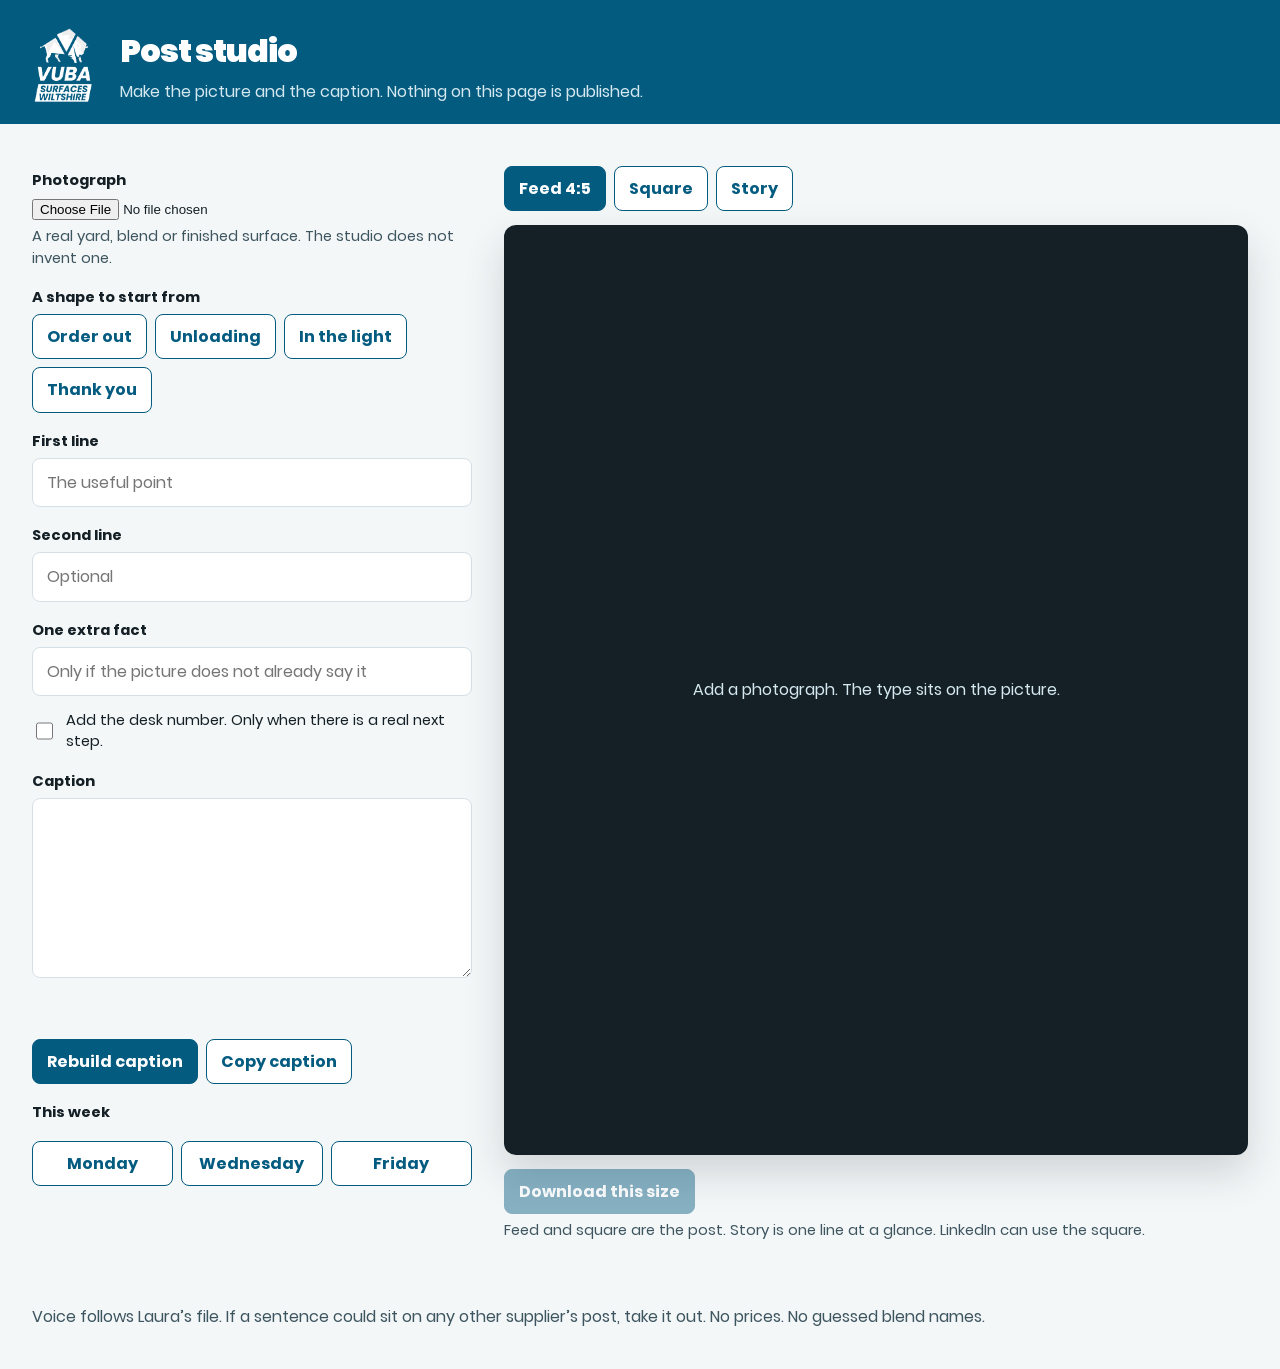
==== index.html @ 6e10bad8 "Publish the Vuba Wiltshire post studio." ====
<!DOCTYPE html>
<html lang="en-GB">
<head>
<meta charset="utf-8">
<meta name="viewport" content="width=device-width, initial-scale=1">
<title>Vuba Wiltshire — Post studio</title>
<style>
  @font-face { font-family: Poppins; src: url("fonts/Poppins-Regular.ttf") format("truetype"); font-weight: 400; font-display: swap; }
  @font-face { font-family: Poppins; src: url("fonts/Poppins-Bold.ttf") format("truetype"); font-weight: 700; font-display: swap; }
  @font-face { font-family: Poppins; src: url("fonts/Poppins-Black.ttf") format("truetype"); font-weight: 900; font-display: swap; }
  :root {
    --blue: #035b80;
    --red: #821732;
    --ink: #142026;
    --muted: #3d555f;
    --line: #d5e0e6;
    --paper: #f4f7f8;
    --white: #fff;
    --warn: #821732;
  }
  * { box-sizing: border-box; }
  html { scroll-behavior: smooth; }
  body {
    margin: 0;
    background: var(--paper);
    color: var(--ink);
    font-family: Poppins, sans-serif;
    font-size: 16px;
    line-height: 1.45;
  }
  ::selection { background: #c5dbe4; color: var(--ink); }
  :focus-visible { outline: 3px solid var(--blue); outline-offset: 2px; }
  header {
    display: flex;
    align-items: center;
    justify-content: flex-start;
    gap: 24px;
    padding: 28px 32px 20px;
    background: var(--blue);
    color: white;
  }
  header h1 { margin: 0; font-weight: 900; font-size: 2rem; letter-spacing: -0.03em; }
  header p { margin: 6px 0 0; color: #d5e8ef; max-width: 42rem; }
  .mark { width: 64px; height: auto; display: block; flex: 0 0 auto; }
  main {
    display: grid;
    grid-template-columns: minmax(320px, 440px) minmax(280px, 1fr);
    gap: 32px;
    padding: 28px 32px 64px;
    align-items: start;
  }
  label { display: block; font-weight: 700; font-size: 0.92rem; margin: 18px 0 6px; }
  input[type="text"], textarea {
    width: 100%;
    font: inherit;
    color: var(--ink);
    background: var(--white);
    border: 1px solid var(--line);
    border-radius: 8px;
    padding: 12px 14px;
  }
  textarea { min-height: 180px; resize: vertical; }
  .row { display: flex; flex-wrap: wrap; gap: 8px; }
  button, .file {
    font: inherit;
    font-weight: 700;
    border-radius: 8px;
    border: 1px solid var(--blue);
    background: var(--white);
    color: var(--blue);
    padding: 10px 14px;
    cursor: pointer;
  }
  button.primary { background: var(--blue); color: white; }
  button.quiet { border-color: var(--line); color: var(--muted); font-weight: 400; }
  button:disabled { opacity: 0.45; cursor: not-allowed; }
  .check { display: flex; align-items: center; gap: 10px; font-weight: 400; margin-top: 14px; }
  .check input { width: 18px; height: 18px; }
  .warn { color: var(--warn); font-weight: 700; min-height: 1.4em; }
  .hint { color: var(--muted); font-size: 0.92rem; margin: 6px 0 0; }
  .stage {
    background: var(--ink);
    border-radius: 12px;
    overflow: hidden;
    box-shadow: 0 18px 40px rgba(20, 32, 38, 0.16);
  }
  .stage img { display: block; width: 100%; height: auto; }
  .stage .empty {
    aspect-ratio: 4 / 5;
    display: grid;
    place-items: center;
    color: #d5e8ef;
    padding: 24px;
    text-align: center;
  }
  .formats { margin: 14px 0; }
  .formats button[aria-pressed="true"] { background: var(--blue); color: white; }
  .slots { display: flex; gap: 8px; margin-top: 18px; }
  .slots button { flex: 1; }
  .slots button[data-on="1"] { background: var(--blue); color: white; }
  footer.note { padding: 0 32px 40px; color: var(--muted); }
  @media (max-width: 860px) {
    header, main, footer.note { padding-left: 16px; padding-right: 16px; }
    main { grid-template-columns: 1fr; }
    header h1 { font-size: 1.6rem; }
  }
</style>
</head>
<body>
<header>
  <img class="mark" alt="Vuba Wiltshire" src="[data-uri]">
  <div>
    <h1>Post studio</h1>
    <p>Make the picture and the caption. Nothing on this page is published.</p>
  </div>
</header>
<main>
  <form id="form">
    <label for="photo">Photograph</label>
    <input id="photo" type="file" accept="image/*">
    <p class="hint">A real yard, blend or finished surface. The studio does not invent one.</p>

    <label>A shape to start from</label>
    <div class="row" id="shapes"></div>

    <label for="line1">First line</label>
    <input id="line1" type="text" autocomplete="off" placeholder="The useful point">
    <label for="line2">Second line</label>
    <input id="line2" type="text" autocomplete="off" placeholder="Optional">
    <label for="sub">One extra fact</label>
    <input id="sub" type="text" autocomplete="off" placeholder="Only if the picture does not already say it">

    <label class="check"><input id="cta" type="checkbox"> Add the desk number. Only when there is a real next step.</label>

    <label for="caption">Caption</label>
    <textarea id="caption"></textarea>
    <p class="warn" id="warn"></p>
    <div class="row">
      <button type="button" id="rebuild" class="primary">Rebuild caption</button>
      <button type="button" id="copy">Copy caption</button>
    </div>

    <label>This week</label>
    <div class="slots" id="slots"></div>
    <p class="hint" id="slotNote"></p>
  </form>

  <section>
    <div class="formats row" id="formats">
      <button type="button" data-format="feed" aria-pressed="true">Feed 4:5</button>
      <button type="button" data-format="square" aria-pressed="false">Square</button>
      <button type="button" data-format="story" aria-pressed="false">Story</button>
    </div>
    <div class="stage" id="stage">
      <div class="empty" id="empty">Add a photograph. The type sits on the picture.</div>
    </div>
    <div class="row" style="margin-top:14px">
      <button type="button" id="download" class="primary" disabled>Download this size</button>
    </div>
    <p class="hint">Feed and square are the post. Story is one line at a glance. LinkedIn can use the square.</p>
  </section>
</main>
<footer class="note">Voice follows Laura’s file. If a sentence could sit on any other supplier’s post, take it out. No prices. No guessed blend names.</footer>
<script>
const LOGO = "[data-uri]";
const PHONE = "01985 221123";
const KEY = "vuba-wiltshire-studio-v1";
const BANNED = [
  /we.?re thrilled/i, /pride ourselves/i, /one-stop shop/i, /expert advice/i,
  /for all your resin/i, /get in touch today/i, /elevate your/i, /transform your outdoor/i,
  /game-changing/i, /stunning/i
];
const SHAPES = [
  { name: "Order out", line1: "Another order heading out from Sutton Veny.", line2: "Loaded, checked and on its way.", sub: "" },
  { name: "Unloading", line1: "Agree the unloading point before the materials arrive.", line2: "", sub: "It is a small conversation that can save a lot of moving on site." },
  { name: "In the light", line1: "Choosing the finish is easier in real light.", line2: "", sub: "Not only on a screen." },
  { name: "Thank you", line1: "What a first week.", line2: "", sub: "Thank you to everyone who has ordered, visited or sent us a message." }
];
const SLOTS = [
  { id: "mon", name: "Monday" },
  { id: "wed", name: "Wednesday" },
  { id: "fri", name: "Friday" }
];
const SIZES = { feed: [1080, 1350], square: [1080, 1080], story: [1080, 1920] };

const $ = (id) => document.getElementById(id);
let photoUrl = "";
let format = "feed";
let logoImg = null;
let bakeToken = 0;

function state() {
  try { return JSON.parse(localStorage.getItem(KEY)) || { slots: {} }; }
  catch { return { slots: {} }; }
}
function saveState(s) { localStorage.setItem(KEY, JSON.stringify(s)); }

function buildCaption() {
  const parts = [];
  const a = $("line1").value.trim();
  const b = $("line2").value.trim();
  const sub = $("sub").value.trim();
  if (a) parts.push(a);
  if (b && b.toLowerCase() !== a.toLowerCase()) parts.push(b);
  let text = parts.join(" ");
  if (sub && !text.toLowerCase().includes(sub.toLowerCase())) {
    text = text ? text + "\n\n" + sub : sub;
  }
  if ($("cta").checked) {
    text = (text ? text + "\n\n" : "") + "Call the desk. " + PHONE + ".";
  }
  return text.trim();
}

function checkVoice(text) {
  const hit = BANNED.find((re) => re.test(text));
  $("warn").textContent = hit ? "That phrase is on Laura’s leave-out list. Rewrite it." : "";
}

function current() {
  return {
    line1: $("line1").value.trim(),
    line2: $("line2").value.trim(),
    sub: $("sub").value.trim(),
    cta: $("cta").checked,
    caption: $("caption").value,
    photo: photoUrl,
    format
  };
}

function fill(post) {
  $("line1").value = post.line1 || "";
  $("line2").value = post.line2 || "";
  $("sub").value = post.sub || "";
  $("cta").checked = !!post.cta;
  $("caption").value = post.caption || buildCaption();
  photoUrl = post.photo || "";
  checkVoice($("caption").value);
  renderSlots();
  scheduleBake();
}

function loadLogo() {
  return new Promise((resolve, reject) => {
    const img = new Image();
    img.onload = () => resolve(img);
    img.onerror = reject;
    img.src = LOGO;
  });
}

function loadPhoto(src) {
  return new Promise((resolve, reject) => {
    const img = new Image();
    img.onload = () => resolve(img);
    img.onerror = reject;
    img.src = src;
  });
}

function cover(ctx, img, x, y, w, h) {
  const scale = Math.max(w / img.width, h / img.height);
  const bw = img.width * scale, bh = img.height * scale;
  ctx.drawImage(img, x + (w - bw) / 2, y + (h - bh) / 2, bw, bh);
}

function fit(ctx, lines, maxW, start) {
  let size = start;
  while (size > 36) {
    ctx.font = `900 ${size}px Poppins, sans-serif`;
    if (lines.every((l) => ctx.measureText(l).width <= maxW)) return size;
    size -= 2;
  }
  return 36;
}

function wrap(ctx, text, maxW) {
  const words = String(text || "").split(/\s+/).filter(Boolean);
  const lines = [];
  let line = "";
  for (const word of words) {
    const trial = line ? line + " " + word : word;
    if (ctx.measureText(trial).width > maxW && line) {
      lines.push(line);
      line = word;
    } else line = trial;
  }
  if (line) lines.push(line);
  return lines.slice(0, 3);
}

async function bake() {
  const token = ++bakeToken;
  try { await bakeInner(token); }
  catch (err) {
    $("empty").hidden = false;
    $("empty").textContent = "The picture could not be made. " + err.message;
  }
}

async function bakeInner(token) {
  const [W, H] = SIZES[format];
  if (!photoUrl || !logoImg) {
    const prev = $("preview");
    if (prev) prev.remove();
    $("empty").hidden = false;
    $("download").disabled = true;
    return;
  }
  await Promise.race([
    document.fonts.load("900 64px Poppins"),
    new Promise((resolve) => setTimeout(resolve, 800))
  ]);
  const photo = await loadPhoto(photoUrl);
  if (token !== bakeToken) return;
  const canvas = document.createElement("canvas");
  canvas.width = W;
  canvas.height = H;
  const ctx = canvas.getContext("2d");
  cover(ctx, photo, 0, 0, W, H);
  const g = ctx.createLinearGradient(0, 0, 0, H);
  g.addColorStop(0, "rgba(3, 28, 40, 0.35)");
  g.addColorStop(0.42, "rgba(3, 28, 40, 0)");
  g.addColorStop(0.72, "rgba(3, 28, 40, 0.55)");
  g.addColorStop(1, "rgba(3, 28, 40, 0.88)");
  ctx.fillStyle = g;
  ctx.fillRect(0, 0, W, H);

  const lw = format === "story" ? 200 : 230;
  const lh = lw * (logoImg.height / logoImg.width);
  ctx.drawImage(logoImg, 48, 44, lw, lh);

  const lines = [$("line1").value.trim(), $("line2").value.trim()].filter(Boolean);
  const story = format === "story";
  const showSub = !story && $("sub").value.trim();
  const left = 56;
  const maxW = W - 112;
  const size = fit(ctx, lines.length ? lines : [" "], maxW, story ? 64 : 58);
  ctx.font = `400 ${story ? 0 : 26}px Poppins, sans-serif`;
  const subLines = showSub ? wrap(ctx, $("sub").value.trim(), maxW) : [];
  const ctaOn = $("cta").checked && !story;
  const block = 8 + 22 + size * 1.05 * Math.max(lines.length, 1) + (subLines.length ? 18 + subLines.length * 34 : 0) + (ctaOn ? 48 : 0);
  let y = H - (story ? 120 : 72) - block;

  ctx.fillStyle = "#821732";
  ctx.fillRect(left, y, 64, 6);
  y += 28;
  ctx.fillStyle = "#fff";
  ctx.textBaseline = "top";
  ctx.font = `900 ${size}px Poppins, sans-serif`;
  for (const line of lines) {
    ctx.fillText(line, left, y);
    y += size * 1.05;
  }
  if (subLines.length) {
    y += 12;
    ctx.font = "400 26px Poppins, sans-serif";
    for (const line of subLines) {
      ctx.fillText(line, left, y);
      y += 34;
    }
  }
  if (ctaOn) {
    y += 18;
    ctx.font = "700 24px Poppins, sans-serif";
    ctx.fillText(PHONE, left, y);
  }

  const url = canvas.toDataURL("image/jpeg", 0.92);
  if (token !== bakeToken) return;
  $("empty").hidden = true;
  let img = $("preview");
  if (!img) {
    img = document.createElement("img");
    img.id = "preview";
    $("stage").appendChild(img);
  }
  img.src = url;
  img.alt = lines.join(" ") || "Vuba Wiltshire post";
  $("download").disabled = false;
}

let timer;
function scheduleBake() { clearTimeout(timer); timer = setTimeout(bake, 120); }

function renderShapes() {
  $("shapes").innerHTML = SHAPES.map((s, i) => `<button type="button" data-shape="${i}">${s.name}</button>`).join("");
  $("shapes").onclick = (e) => {
    const btn = e.target.closest("button");
    if (!btn) return;
    const s = SHAPES[Number(btn.dataset.shape)];
    $("line1").value = s.line1;
    $("line2").value = s.line2;
    $("sub").value = s.sub;
    $("caption").value = buildCaption();
    checkVoice($("caption").value);
    scheduleBake();
  };
}

function renderSlots() {
  const s = state();
  $("slots").innerHTML = SLOTS.map((slot) => {
    const on = s.slots[slot.id] ? "1" : "0";
    return `<button type="button" data-slot="${slot.id}" data-on="${on}">${slot.name}</button>`;
  }).join("");
}

function renderFormats() {
  document.querySelectorAll("#formats button").forEach((btn) => {
    btn.setAttribute("aria-pressed", btn.dataset.format === format ? "true" : "false");
  });
}

$("form").addEventListener("input", (e) => {
  if (e.target.id === "photo") return;
  if (e.target.id !== "caption") $("caption").value = buildCaption();
  checkVoice($("caption").value);
  scheduleBake();
});

$("photo").addEventListener("change", () => {
  const file = $("photo").files[0];
  if (!file) return;
  const reader = new FileReader();
  reader.onload = () => { photoUrl = reader.result; scheduleBake(); };
  reader.readAsDataURL(file);
});

$("rebuild").onclick = () => {
  $("caption").value = buildCaption();
  checkVoice($("caption").value);
};

$("copy").onclick = async () => {
  await navigator.clipboard.writeText($("caption").value);
  $("copy").textContent = "Copied";
  setTimeout(() => { $("copy").textContent = "Copy caption"; }, 1200);
};

$("download").onclick = () => {
  const a = document.createElement("a");
  a.href = $("preview").src;
  a.download = `vuba-wiltshire-${format}.jpg`;
  a.click();
};

$("formats").onclick = (e) => {
  const btn = e.target.closest("button");
  if (!btn) return;
  format = btn.dataset.format;
  renderFormats();
  scheduleBake();
};

$("slots").onclick = (e) => {
  const btn = e.target.closest("button");
  if (!btn) return;
  const id = btn.dataset.slot;
  const s = state();
  const existing = s.slots[id];
  if (existing && !photoUrl) {
    fill(existing);
    $("slotNote").textContent = SLOTS.find((x) => x.id === id).name + " loaded.";
    return;
  }
  s.slots[id] = current();
  saveState(s);
  renderSlots();
  $("slotNote").textContent = "Saved to " + SLOTS.find((x) => x.id === id).name + ". Still not published.";
};

renderShapes();
renderSlots();
renderFormats();
loadLogo().then((img) => {
  logoImg = img;
  scheduleBake();
}).catch(() => {
  $("empty").textContent = "The white lockup did not load.";
});
</script>
</body>
</html>
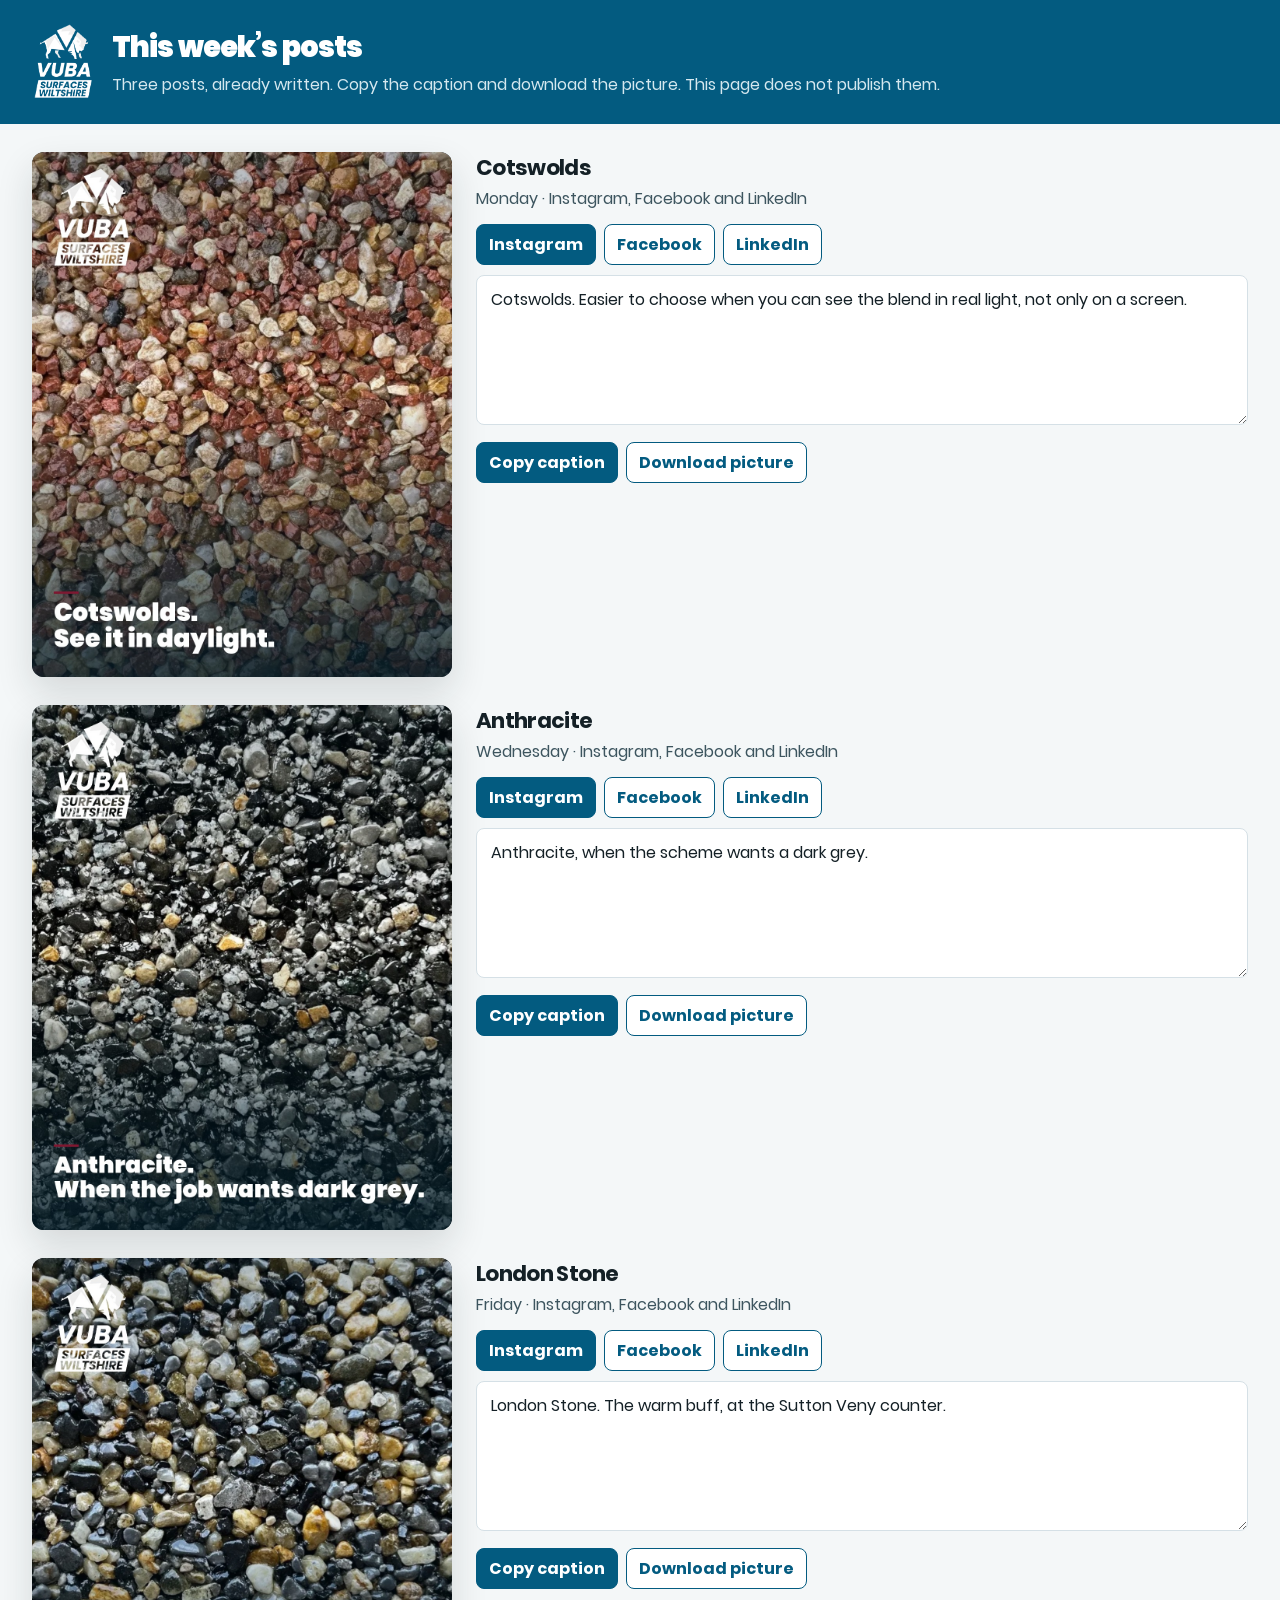
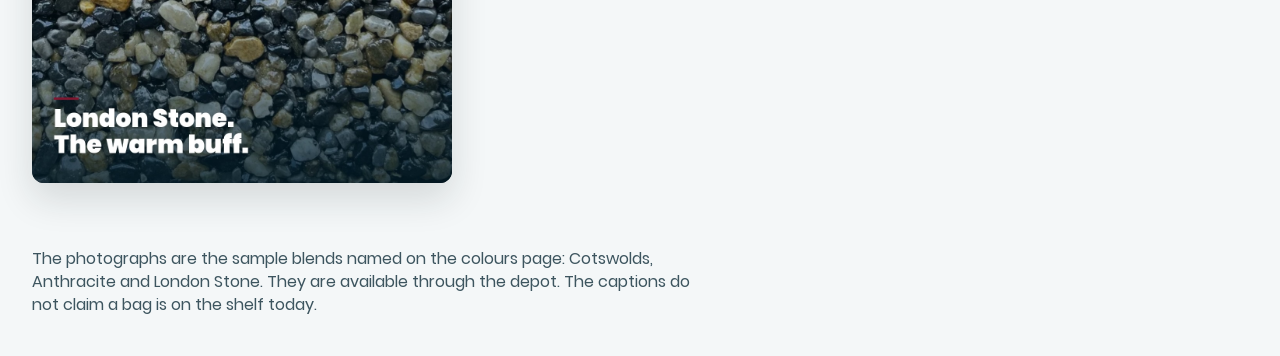
==== commit 2016909b: "Produce this week's three posts instead of an empty builder." ====
--- a/index.html
+++ b/index.html
@@ -3,483 +3,214 @@
 <head>
 <meta charset="utf-8">
 <meta name="viewport" content="width=device-width, initial-scale=1">
-<title>Vuba Wiltshire — Post studio</title>
+<title>Vuba Wiltshire — This week’s posts</title>
 <style>
   @font-face { font-family: Poppins; src: url("fonts/Poppins-Regular.ttf") format("truetype"); font-weight: 400; font-display: swap; }
   @font-face { font-family: Poppins; src: url("fonts/Poppins-Bold.ttf") format("truetype"); font-weight: 700; font-display: swap; }
   @font-face { font-family: Poppins; src: url("fonts/Poppins-Black.ttf") format("truetype"); font-weight: 900; font-display: swap; }
-  :root {
-    --blue: #035b80;
-    --red: #821732;
-    --ink: #142026;
-    --muted: #3d555f;
-    --line: #d5e0e6;
-    --paper: #f4f7f8;
-    --white: #fff;
-    --warn: #821732;
-  }
+  :root { --blue: #035b80; --red: #821732; --ink: #142026; --muted: #3d555f; --line: #d5e0e6; --paper: #f4f7f8; }
   * { box-sizing: border-box; }
-  html { scroll-behavior: smooth; }
-  body {
-    margin: 0;
-    background: var(--paper);
-    color: var(--ink);
-    font-family: Poppins, sans-serif;
-    font-size: 16px;
-    line-height: 1.45;
-  }
-  ::selection { background: #c5dbe4; color: var(--ink); }
+  body { margin: 0; background: var(--paper); color: var(--ink); font-family: Poppins, sans-serif; font-size: 16px; line-height: 1.45; }
+  ::selection { background: #c5dbe4; }
   :focus-visible { outline: 3px solid var(--blue); outline-offset: 2px; }
-  header {
-    display: flex;
-    align-items: center;
-    justify-content: flex-start;
-    gap: 24px;
-    padding: 28px 32px 20px;
-    background: var(--blue);
-    color: white;
-  }
-  header h1 { margin: 0; font-weight: 900; font-size: 2rem; letter-spacing: -0.03em; }
-  header p { margin: 6px 0 0; color: #d5e8ef; max-width: 42rem; }
-  .mark { width: 64px; height: auto; display: block; flex: 0 0 auto; }
-  main {
-    display: grid;
-    grid-template-columns: minmax(320px, 440px) minmax(280px, 1fr);
-    gap: 32px;
-    padding: 28px 32px 64px;
-    align-items: start;
-  }
-  label { display: block; font-weight: 700; font-size: 0.92rem; margin: 18px 0 6px; }
-  input[type="text"], textarea {
-    width: 100%;
-    font: inherit;
-    color: var(--ink);
-    background: var(--white);
-    border: 1px solid var(--line);
-    border-radius: 8px;
-    padding: 12px 14px;
-  }
-  textarea { min-height: 180px; resize: vertical; }
-  .row { display: flex; flex-wrap: wrap; gap: 8px; }
-  button, .file {
-    font: inherit;
-    font-weight: 700;
-    border-radius: 8px;
-    border: 1px solid var(--blue);
-    background: var(--white);
-    color: var(--blue);
-    padding: 10px 14px;
-    cursor: pointer;
-  }
-  button.primary { background: var(--blue); color: white; }
-  button.quiet { border-color: var(--line); color: var(--muted); font-weight: 400; }
-  button:disabled { opacity: 0.45; cursor: not-allowed; }
-  .check { display: flex; align-items: center; gap: 10px; font-weight: 400; margin-top: 14px; }
-  .check input { width: 18px; height: 18px; }
-  .warn { color: var(--warn); font-weight: 700; min-height: 1.4em; }
-  .hint { color: var(--muted); font-size: 0.92rem; margin: 6px 0 0; }
-  .stage {
-    background: var(--ink);
-    border-radius: 12px;
-    overflow: hidden;
-    box-shadow: 0 18px 40px rgba(20, 32, 38, 0.16);
-  }
-  .stage img { display: block; width: 100%; height: auto; }
-  .stage .empty {
-    aspect-ratio: 4 / 5;
-    display: grid;
-    place-items: center;
-    color: #d5e8ef;
-    padding: 24px;
-    text-align: center;
-  }
-  .formats { margin: 14px 0; }
-  .formats button[aria-pressed="true"] { background: var(--blue); color: white; }
-  .slots { display: flex; gap: 8px; margin-top: 18px; }
-  .slots button { flex: 1; }
-  .slots button[data-on="1"] { background: var(--blue); color: white; }
-  footer.note { padding: 0 32px 40px; color: var(--muted); }
-  @media (max-width: 860px) {
-    header, main, footer.note { padding-left: 16px; padding-right: 16px; }
-    main { grid-template-columns: 1fr; }
-    header h1 { font-size: 1.6rem; }
+  header { display: flex; align-items: center; gap: 16px; padding: 24px 32px; background: var(--blue); color: #fff; }
+  header img { width: 64px; height: auto; }
+  header h1 { margin: 0; font-weight: 900; font-size: 1.8rem; letter-spacing: -0.03em; }
+  header p { margin: 4px 0 0; color: #d5e8ef; }
+  main { padding: 28px 32px 64px; display: grid; gap: 28px; }
+  article { display: grid; grid-template-columns: minmax(260px, 420px) 1fr; gap: 24px; align-items: start; }
+  .shot { background: var(--ink); border-radius: 12px; overflow: hidden; box-shadow: 0 16px 36px rgba(20, 32, 38, 0.14); min-height: 240px; }
+  .shot img { display: block; width: 100%; height: auto; }
+  .shot p { color: #d5e8ef; padding: 28px; margin: 0; }
+  h2 { margin: 0 0 4px; font-size: 1.35rem; letter-spacing: -0.03em; }
+  .day { color: var(--muted); margin: 0 0 14px; }
+  .tabs { display: flex; gap: 8px; margin-bottom: 10px; }
+  .tabs button, .actions button {
+    font: inherit; font-weight: 700; border-radius: 8px; border: 1px solid var(--blue);
+    background: #fff; color: var(--blue); padding: 8px 12px; cursor: pointer;
+  }
+  .tabs button[aria-pressed="true"], .actions button.primary { background: var(--blue); color: #fff; }
+  textarea { width: 100%; min-height: 150px; font: inherit; color: var(--ink); border: 1px solid var(--line); border-radius: 8px; padding: 12px 14px; resize: vertical; background: #fff; }
+  .actions { display: flex; flex-wrap: wrap; gap: 8px; margin-top: 10px; }
+  footer { padding: 0 32px 40px; color: var(--muted); max-width: 46rem; }
+  @media (max-width: 800px) {
+    header, main, footer { padding-left: 16px; padding-right: 16px; }
+    article { grid-template-columns: 1fr; }
+    header h1 { font-size: 1.4rem; }
   }
 </style>
 </head>
 <body>
 <header>
-  <img class="mark" alt="Vuba Wiltshire" src="[data-uri]">
+  <img src="logo.png" alt="Vuba Wiltshire">
   <div>
-    <h1>Post studio</h1>
-    <p>Make the picture and the caption. Nothing on this page is published.</p>
+    <h1>This week’s posts</h1>
+    <p>Three posts, already written. Copy the caption and download the picture. This page does not publish them.</p>
   </div>
 </header>
-<main>
-  <form id="form">
-    <label for="photo">Photograph</label>
-    <input id="photo" type="file" accept="image/*">
-    <p class="hint">A real yard, blend or finished surface. The studio does not invent one.</p>
-
-    <label>A shape to start from</label>
-    <div class="row" id="shapes"></div>
-
-    <label for="line1">First line</label>
-    <input id="line1" type="text" autocomplete="off" placeholder="The useful point">
-    <label for="line2">Second line</label>
-    <input id="line2" type="text" autocomplete="off" placeholder="Optional">
-    <label for="sub">One extra fact</label>
-    <input id="sub" type="text" autocomplete="off" placeholder="Only if the picture does not already say it">
-
-    <label class="check"><input id="cta" type="checkbox"> Add the desk number. Only when there is a real next step.</label>
-
-    <label for="caption">Caption</label>
-    <textarea id="caption"></textarea>
-    <p class="warn" id="warn"></p>
-    <div class="row">
-      <button type="button" id="rebuild" class="primary">Rebuild caption</button>
-      <button type="button" id="copy">Copy caption</button>
-    </div>
-
-    <label>This week</label>
-    <div class="slots" id="slots"></div>
-    <p class="hint" id="slotNote"></p>
-  </form>
-
-  <section>
-    <div class="formats row" id="formats">
-      <button type="button" data-format="feed" aria-pressed="true">Feed 4:5</button>
-      <button type="button" data-format="square" aria-pressed="false">Square</button>
-      <button type="button" data-format="story" aria-pressed="false">Story</button>
-    </div>
-    <div class="stage" id="stage">
-      <div class="empty" id="empty">Add a photograph. The type sits on the picture.</div>
-    </div>
-    <div class="row" style="margin-top:14px">
-      <button type="button" id="download" class="primary" disabled>Download this size</button>
-    </div>
-    <p class="hint">Feed and square are the post. Story is one line at a glance. LinkedIn can use the square.</p>
-  </section>
-</main>
-<footer class="note">Voice follows Laura’s file. If a sentence could sit on any other supplier’s post, take it out. No prices. No guessed blend names.</footer>
+<main id="list"></main>
+<footer>The photographs are the sample blends named on the colours page: Cotswolds, Anthracite and London Stone. They are available through the depot. The captions do not claim a bag is on the shelf today.</footer>
 <script>
-const LOGO = "[data-uri]";
 const PHONE = "01985 221123";
-const KEY = "vuba-wiltshire-studio-v1";
-const BANNED = [
-  /we.?re thrilled/i, /pride ourselves/i, /one-stop shop/i, /expert advice/i,
-  /for all your resin/i, /get in touch today/i, /elevate your/i, /transform your outdoor/i,
-  /game-changing/i, /stunning/i
+const POSTS = [
+  {
+    id: "cotswolds",
+    day: "Monday",
+    title: "Cotswolds",
+    file: "photos/cotswolds.jpg",
+    line1: "Cotswolds.",
+    line2: "See it in daylight.",
+    captions: {
+      Instagram: "Cotswolds. Easier to choose when you can see the blend in real light, not only on a screen.",
+      Facebook: "Cotswolds is available through the Sutton Veny counter. Honey tones.\n\nWorth looking at in daylight before you specify it. Monday to Friday, 07:30–16:30.",
+      LinkedIn: "Cotswolds is one of the blends available through Vuba Wiltshire at Sutton Veny.\n\nSeeing the finish in daylight is a better way to choose than a picture on a phone. The counter is open Monday to Friday, 07:30–16:30."
+    }
+  },
+  {
+    id: "anthracite",
+    day: "Wednesday",
+    title: "Anthracite",
+    file: "photos/anthracite.jpg",
+    line1: "Anthracite.",
+    line2: "When the job wants dark grey.",
+    captions: {
+      Instagram: "Anthracite, when the scheme wants a dark grey.",
+      Facebook: "Anthracite is the contemporary dark grey. If that is the finish the job needs, it is available through Sutton Veny.\n\nCall the desk. " + PHONE + ".",
+      LinkedIn: "Anthracite is the dark grey blend, for a contemporary scheme.\n\nIt is available through the Vuba Wiltshire counter at Sutton Veny. Weekdays 07:30–16:30, or call " + PHONE + "."
+    }
+  },
+  {
+    id: "london-stone",
+    day: "Friday",
+    title: "London Stone",
+    file: "photos/london-stone.jpg",
+    line1: "London Stone.",
+    line2: "The warm buff.",
+    captions: {
+      Instagram: "London Stone. The warm buff, at the Sutton Veny counter.",
+      Facebook: "London Stone is the warm buff. A known finish, available through Vuba Wiltshire.\n\nUnit 32, Deverill Road Trading Estate, Sutton Veny, BA12 7BZ.",
+      LinkedIn: "London Stone is the warm buff blend installers already ask for by name.\n\nVuba Wiltshire holds it as part of the range available from Sutton Veny, near Warminster. Desk: " + PHONE + "."
+    }
+  }
 ];
-const SHAPES = [
-  { name: "Order out", line1: "Another order heading out from Sutton Veny.", line2: "Loaded, checked and on its way.", sub: "" },
-  { name: "Unloading", line1: "Agree the unloading point before the materials arrive.", line2: "", sub: "It is a small conversation that can save a lot of moving on site." },
-  { name: "In the light", line1: "Choosing the finish is easier in real light.", line2: "", sub: "Not only on a screen." },
-  { name: "Thank you", line1: "What a first week.", line2: "", sub: "Thank you to everyone who has ordered, visited or sent us a message." }
-];
-const SLOTS = [
-  { id: "mon", name: "Monday" },
-  { id: "wed", name: "Wednesday" },
-  { id: "fri", name: "Friday" }
-];
-const SIZES = { feed: [1080, 1350], square: [1080, 1080], story: [1080, 1920] };
-
-const $ = (id) => document.getElementById(id);
-let photoUrl = "";
-let format = "feed";
-let logoImg = null;
-let bakeToken = 0;
-
-function state() {
-  try { return JSON.parse(localStorage.getItem(KEY)) || { slots: {} }; }
-  catch { return { slots: {} }; }
-}
-function saveState(s) { localStorage.setItem(KEY, JSON.stringify(s)); }
-
-function buildCaption() {
-  const parts = [];
-  const a = $("line1").value.trim();
-  const b = $("line2").value.trim();
-  const sub = $("sub").value.trim();
-  if (a) parts.push(a);
-  if (b && b.toLowerCase() !== a.toLowerCase()) parts.push(b);
-  let text = parts.join(" ");
-  if (sub && !text.toLowerCase().includes(sub.toLowerCase())) {
-    text = text ? text + "\n\n" + sub : sub;
-  }
-  if ($("cta").checked) {
-    text = (text ? text + "\n\n" : "") + "Call the desk. " + PHONE + ".";
-  }
-  return text.trim();
-}
-
-function checkVoice(text) {
-  const hit = BANNED.find((re) => re.test(text));
-  $("warn").textContent = hit ? "That phrase is on Laura’s leave-out list. Rewrite it." : "";
-}
-
-function current() {
-  return {
-    line1: $("line1").value.trim(),
-    line2: $("line2").value.trim(),
-    sub: $("sub").value.trim(),
-    cta: $("cta").checked,
-    caption: $("caption").value,
-    photo: photoUrl,
-    format
-  };
-}
-
-function fill(post) {
-  $("line1").value = post.line1 || "";
-  $("line2").value = post.line2 || "";
-  $("sub").value = post.sub || "";
-  $("cta").checked = !!post.cta;
-  $("caption").value = post.caption || buildCaption();
-  photoUrl = post.photo || "";
-  checkVoice($("caption").value);
-  renderSlots();
-  scheduleBake();
-}
-
-function loadLogo() {
+
+const list = document.getElementById("list");
+let logo;
+
+function loadImage(src) {
   return new Promise((resolve, reject) => {
     const img = new Image();
     img.onload = () => resolve(img);
-    img.onerror = reject;
-    img.src = LOGO;
-  });
-}
-
-function loadPhoto(src) {
-  return new Promise((resolve, reject) => {
-    const img = new Image();
-    img.onload = () => resolve(img);
-    img.onerror = reject;
+    img.onerror = () => reject(new Error(src));
     img.src = src;
   });
 }
-
-function cover(ctx, img, x, y, w, h) {
+function cover(ctx, img, w, h) {
   const scale = Math.max(w / img.width, h / img.height);
   const bw = img.width * scale, bh = img.height * scale;
-  ctx.drawImage(img, x + (w - bw) / 2, y + (h - bh) / 2, bw, bh);
-}
-
-function fit(ctx, lines, maxW, start) {
-  let size = start;
+  ctx.drawImage(img, (w - bw) / 2, (h - bh) / 2, bw, bh);
+}
+function fit(ctx, lines, maxW) {
+  let size = 64;
   while (size > 36) {
-    ctx.font = `900 ${size}px Poppins, sans-serif`;
-    if (lines.every((l) => ctx.measureText(l).width <= maxW)) return size;
+    ctx.font = "900 " + size + "px Poppins, sans-serif";
+    if (lines.every((line) => ctx.measureText(line).width <= maxW)) return size;
     size -= 2;
   }
   return 36;
 }
-
-function wrap(ctx, text, maxW) {
-  const words = String(text || "").split(/\s+/).filter(Boolean);
-  const lines = [];
-  let line = "";
-  for (const word of words) {
-    const trial = line ? line + " " + word : word;
-    if (ctx.measureText(trial).width > maxW && line) {
-      lines.push(line);
-      line = word;
-    } else line = trial;
-  }
-  if (line) lines.push(line);
-  return lines.slice(0, 3);
-}
-
-async function bake() {
-  const token = ++bakeToken;
-  try { await bakeInner(token); }
-  catch (err) {
-    $("empty").hidden = false;
-    $("empty").textContent = "The picture could not be made. " + err.message;
-  }
-}
-
-async function bakeInner(token) {
-  const [W, H] = SIZES[format];
-  if (!photoUrl || !logoImg) {
-    const prev = $("preview");
-    if (prev) prev.remove();
-    $("empty").hidden = false;
-    $("download").disabled = true;
-    return;
-  }
-  await Promise.race([
-    document.fonts.load("900 64px Poppins"),
-    new Promise((resolve) => setTimeout(resolve, 800))
-  ]);
-  const photo = await loadPhoto(photoUrl);
-  if (token !== bakeToken) return;
+async function bake(post) {
+  await document.fonts.load("900 64px Poppins");
+  const photo = await loadImage(post.file);
+  const W = 1080, H = 1350;
   const canvas = document.createElement("canvas");
-  canvas.width = W;
-  canvas.height = H;
+  canvas.width = W; canvas.height = H;
   const ctx = canvas.getContext("2d");
-  cover(ctx, photo, 0, 0, W, H);
+  cover(ctx, photo, W, H);
   const g = ctx.createLinearGradient(0, 0, 0, H);
-  g.addColorStop(0, "rgba(3, 28, 40, 0.35)");
-  g.addColorStop(0.42, "rgba(3, 28, 40, 0)");
-  g.addColorStop(0.72, "rgba(3, 28, 40, 0.55)");
-  g.addColorStop(1, "rgba(3, 28, 40, 0.88)");
+  g.addColorStop(0, "rgba(3,28,40,0.28)");
+  g.addColorStop(0.45, "rgba(3,28,40,0)");
+  g.addColorStop(1, "rgba(3,28,40,0.82)");
   ctx.fillStyle = g;
   ctx.fillRect(0, 0, W, H);
-
-  const lw = format === "story" ? 200 : 230;
-  const lh = lw * (logoImg.height / logoImg.width);
-  ctx.drawImage(logoImg, 48, 44, lw, lh);
-
-  const lines = [$("line1").value.trim(), $("line2").value.trim()].filter(Boolean);
-  const story = format === "story";
-  const showSub = !story && $("sub").value.trim();
-  const left = 56;
-  const maxW = W - 112;
-  const size = fit(ctx, lines.length ? lines : [" "], maxW, story ? 64 : 58);
-  ctx.font = `400 ${story ? 0 : 26}px Poppins, sans-serif`;
-  const subLines = showSub ? wrap(ctx, $("sub").value.trim(), maxW) : [];
-  const ctaOn = $("cta").checked && !story;
-  const block = 8 + 22 + size * 1.05 * Math.max(lines.length, 1) + (subLines.length ? 18 + subLines.length * 34 : 0) + (ctaOn ? 48 : 0);
-  let y = H - (story ? 120 : 72) - block;
-
+  const lw = 220, lh = lw * (logo.height / logo.width);
+  ctx.drawImage(logo, 48, 40, lw, lh);
+  const lines = [post.line1, post.line2];
+  const size = fit(ctx, lines, W - 112);
+  let y = H - 220;
   ctx.fillStyle = "#821732";
-  ctx.fillRect(left, y, 64, 6);
+  ctx.fillRect(56, y, 64, 6);
   y += 28;
   ctx.fillStyle = "#fff";
   ctx.textBaseline = "top";
-  ctx.font = `900 ${size}px Poppins, sans-serif`;
-  for (const line of lines) {
-    ctx.fillText(line, left, y);
-    y += size * 1.05;
-  }
-  if (subLines.length) {
-    y += 12;
-    ctx.font = "400 26px Poppins, sans-serif";
-    for (const line of subLines) {
-      ctx.fillText(line, left, y);
-      y += 34;
-    }
-  }
-  if (ctaOn) {
-    y += 18;
-    ctx.font = "700 24px Poppins, sans-serif";
-    ctx.fillText(PHONE, left, y);
-  }
-
-  const url = canvas.toDataURL("image/jpeg", 0.92);
-  if (token !== bakeToken) return;
-  $("empty").hidden = true;
-  let img = $("preview");
-  if (!img) {
-    img = document.createElement("img");
-    img.id = "preview";
-    $("stage").appendChild(img);
-  }
-  img.src = url;
-  img.alt = lines.join(" ") || "Vuba Wiltshire post";
-  $("download").disabled = false;
-}
-
-let timer;
-function scheduleBake() { clearTimeout(timer); timer = setTimeout(bake, 120); }
-
-function renderShapes() {
-  $("shapes").innerHTML = SHAPES.map((s, i) => `<button type="button" data-shape="${i}">${s.name}</button>`).join("");
-  $("shapes").onclick = (e) => {
-    const btn = e.target.closest("button");
-    if (!btn) return;
-    const s = SHAPES[Number(btn.dataset.shape)];
-    $("line1").value = s.line1;
-    $("line2").value = s.line2;
-    $("sub").value = s.sub;
-    $("caption").value = buildCaption();
-    checkVoice($("caption").value);
-    scheduleBake();
+  ctx.font = "900 " + size + "px Poppins, sans-serif";
+  for (const line of lines) { ctx.fillText(line, 56, y); y += size * 1.05; }
+  return canvas.toDataURL("image/jpeg", 0.92);
+}
+
+function card(post) {
+  const el = document.createElement("article");
+  el.innerHTML = `
+    <div class="shot"><p>Making the picture…</p></div>
+    <div>
+      <h2>${post.title}</h2>
+      <p class="day">${post.day} · Instagram, Facebook and LinkedIn</p>
+      <div class="tabs"></div>
+      <textarea readonly></textarea>
+      <div class="actions">
+        <button type="button" class="primary" data-copy>Copy caption</button>
+        <button type="button" data-save disabled>Download picture</button>
+      </div>
+    </div>`;
+  const tabs = el.querySelector(".tabs");
+  const box = el.querySelector("textarea");
+  let current = "Instagram";
+  Object.keys(post.captions).forEach((name) => {
+    const btn = document.createElement("button");
+    btn.type = "button";
+    btn.textContent = name;
+    btn.setAttribute("aria-pressed", name === current ? "true" : "false");
+    btn.onclick = () => {
+      current = name;
+      box.value = post.captions[name];
+      tabs.querySelectorAll("button").forEach((b) => b.setAttribute("aria-pressed", b === btn ? "true" : "false"));
+    };
+    tabs.appendChild(btn);
+  });
+  box.value = post.captions.Instagram;
+  el.querySelector("[data-copy]").onclick = async () => {
+    await navigator.clipboard.writeText(box.value);
+    el.querySelector("[data-copy]").textContent = "Copied";
   };
-}
-
-function renderSlots() {
-  const s = state();
-  $("slots").innerHTML = SLOTS.map((slot) => {
-    const on = s.slots[slot.id] ? "1" : "0";
-    return `<button type="button" data-slot="${slot.id}" data-on="${on}">${slot.name}</button>`;
-  }).join("");
-}
-
-function renderFormats() {
-  document.querySelectorAll("#formats button").forEach((btn) => {
-    btn.setAttribute("aria-pressed", btn.dataset.format === format ? "true" : "false");
-  });
-}
-
-$("form").addEventListener("input", (e) => {
-  if (e.target.id === "photo") return;
-  if (e.target.id !== "caption") $("caption").value = buildCaption();
-  checkVoice($("caption").value);
-  scheduleBake();
-});
-
-$("photo").addEventListener("change", () => {
-  const file = $("photo").files[0];
-  if (!file) return;
-  const reader = new FileReader();
-  reader.onload = () => { photoUrl = reader.result; scheduleBake(); };
-  reader.readAsDataURL(file);
-});
-
-$("rebuild").onclick = () => {
-  $("caption").value = buildCaption();
-  checkVoice($("caption").value);
-};
-
-$("copy").onclick = async () => {
-  await navigator.clipboard.writeText($("caption").value);
-  $("copy").textContent = "Copied";
-  setTimeout(() => { $("copy").textContent = "Copy caption"; }, 1200);
-};
-
-$("download").onclick = () => {
-  const a = document.createElement("a");
-  a.href = $("preview").src;
-  a.download = `vuba-wiltshire-${format}.jpg`;
-  a.click();
-};
-
-$("formats").onclick = (e) => {
-  const btn = e.target.closest("button");
-  if (!btn) return;
-  format = btn.dataset.format;
-  renderFormats();
-  scheduleBake();
-};
-
-$("slots").onclick = (e) => {
-  const btn = e.target.closest("button");
-  if (!btn) return;
-  const id = btn.dataset.slot;
-  const s = state();
-  const existing = s.slots[id];
-  if (existing && !photoUrl) {
-    fill(existing);
-    $("slotNote").textContent = SLOTS.find((x) => x.id === id).name + " loaded.";
-    return;
-  }
-  s.slots[id] = current();
-  saveState(s);
-  renderSlots();
-  $("slotNote").textContent = "Saved to " + SLOTS.find((x) => x.id === id).name + ". Still not published.";
-};
-
-renderShapes();
-renderSlots();
-renderFormats();
-loadLogo().then((img) => {
-  logoImg = img;
-  scheduleBake();
-}).catch(() => {
-  $("empty").textContent = "The white lockup did not load.";
-});
+  list.appendChild(el);
+  return el;
+}
+
+(async () => {
+  logo = await loadImage("logo.png");
+  for (const post of POSTS) {
+    const el = card(post);
+    try {
+      const url = await bake(post);
+      const img = new Image();
+      img.src = url;
+      img.alt = post.line1 + " " + post.line2;
+      const shot = el.querySelector(".shot");
+      shot.textContent = "";
+      shot.appendChild(img);
+      const save = el.querySelector("[data-save]");
+      save.disabled = false;
+      save.onclick = () => {
+        const a = document.createElement("a");
+        a.href = url;
+        a.download = "vuba-wiltshire-" + post.id + ".jpg";
+        a.click();
+      };
+    } catch (err) {
+      el.querySelector(".shot p").textContent = "This picture could not be made.";
+    }
+  }
+})();
 </script>
 </body>
 </html>
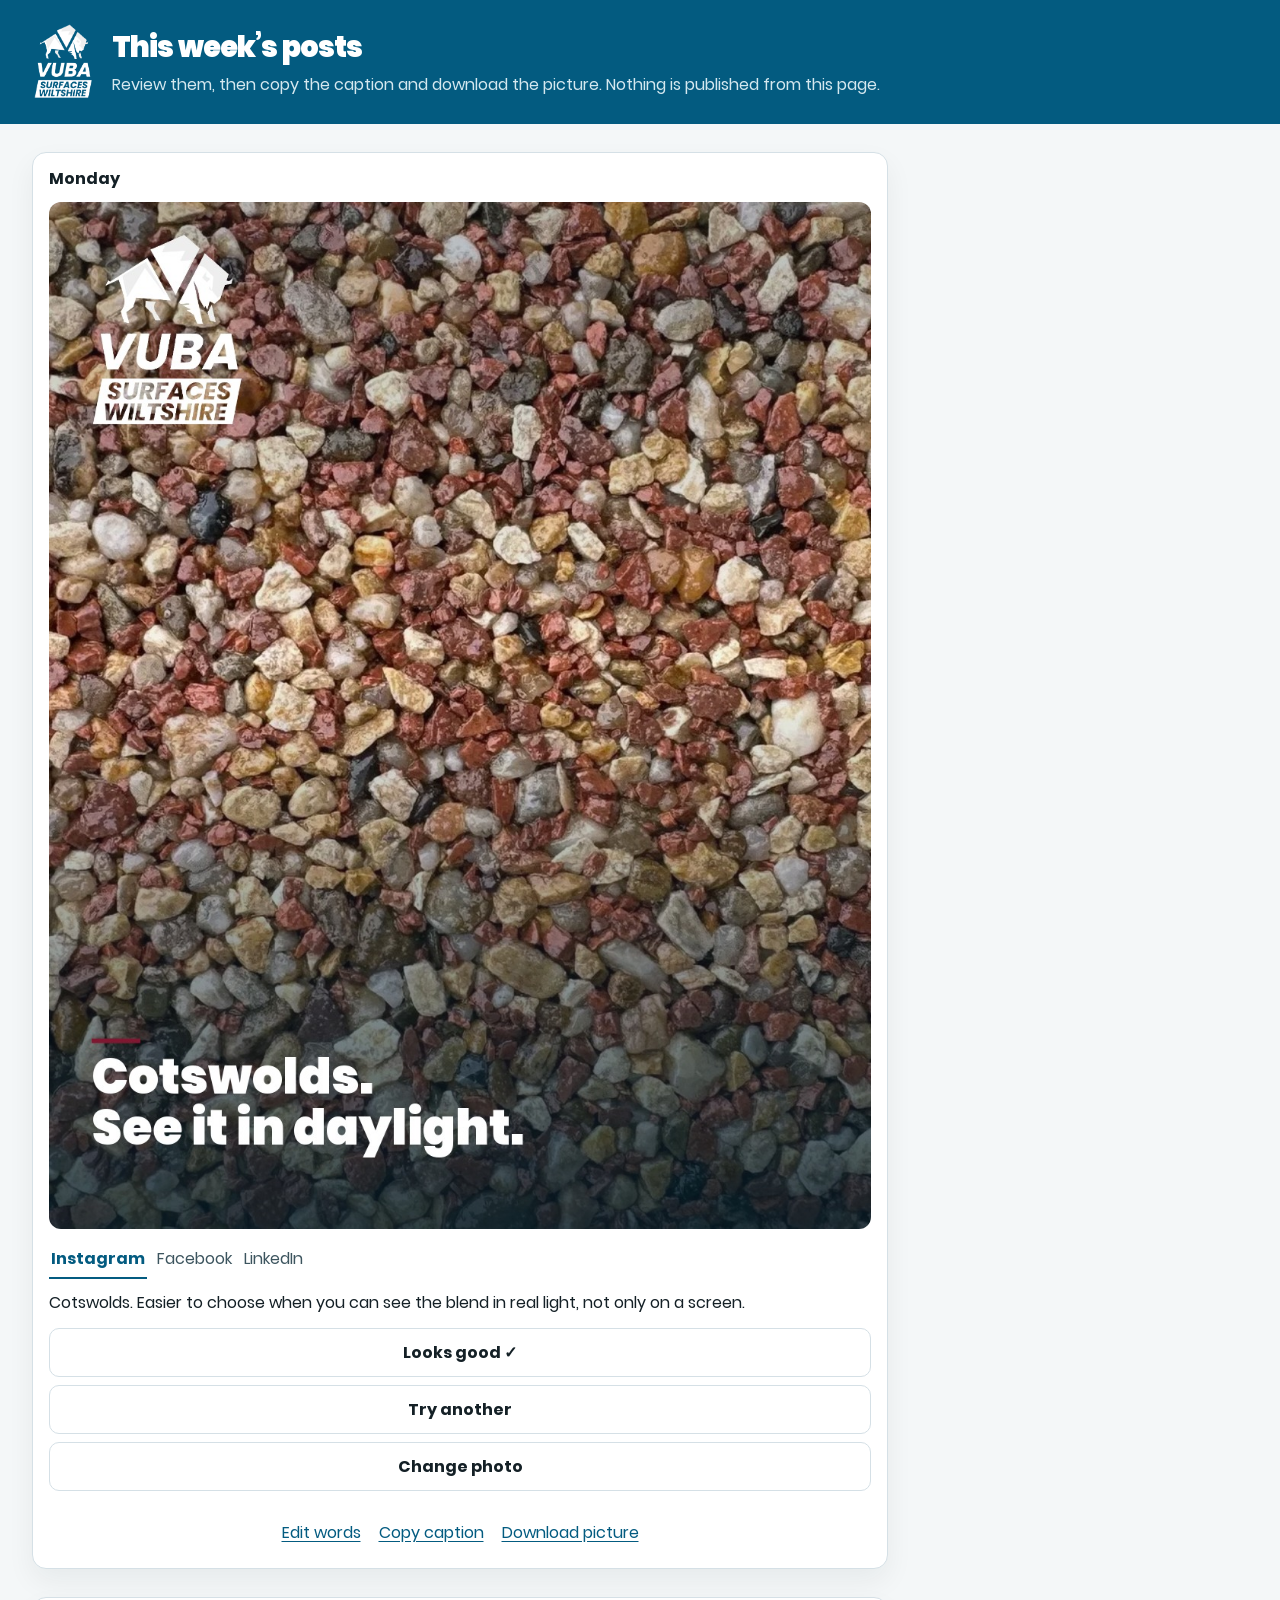
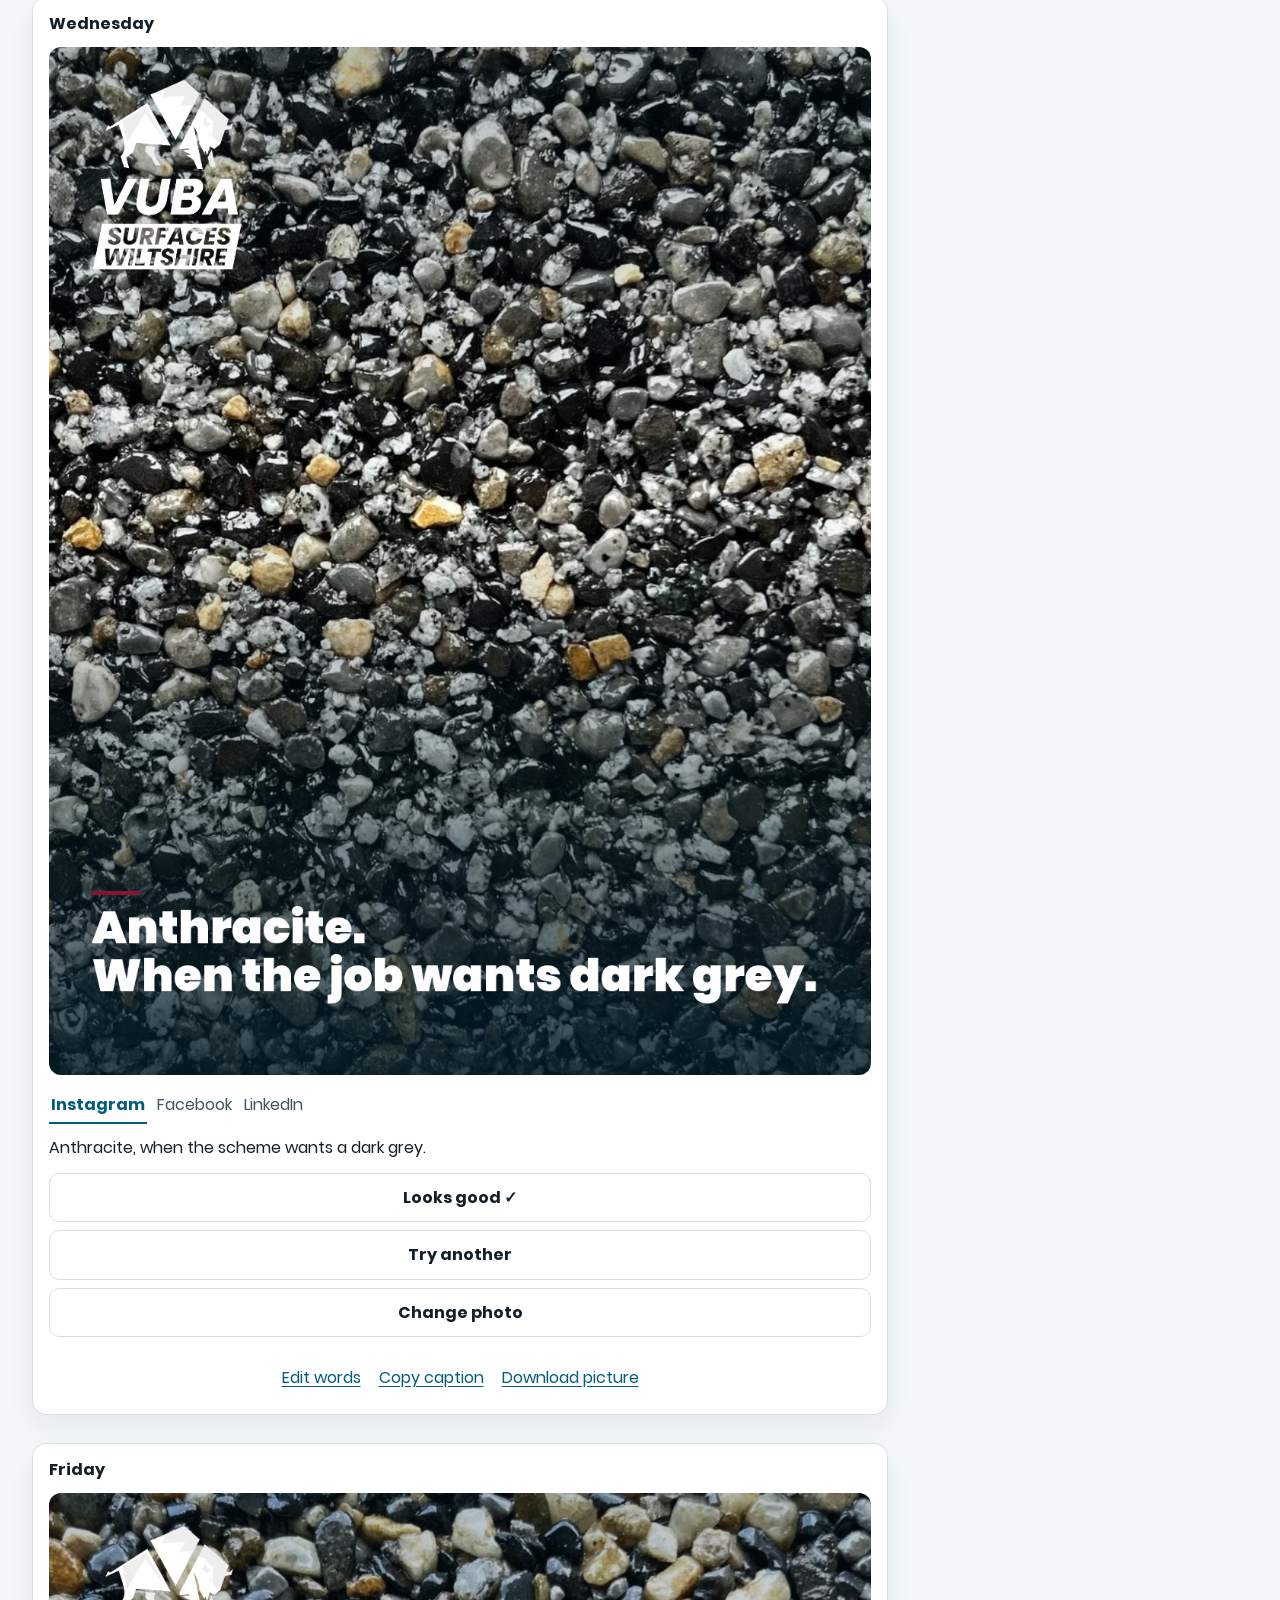
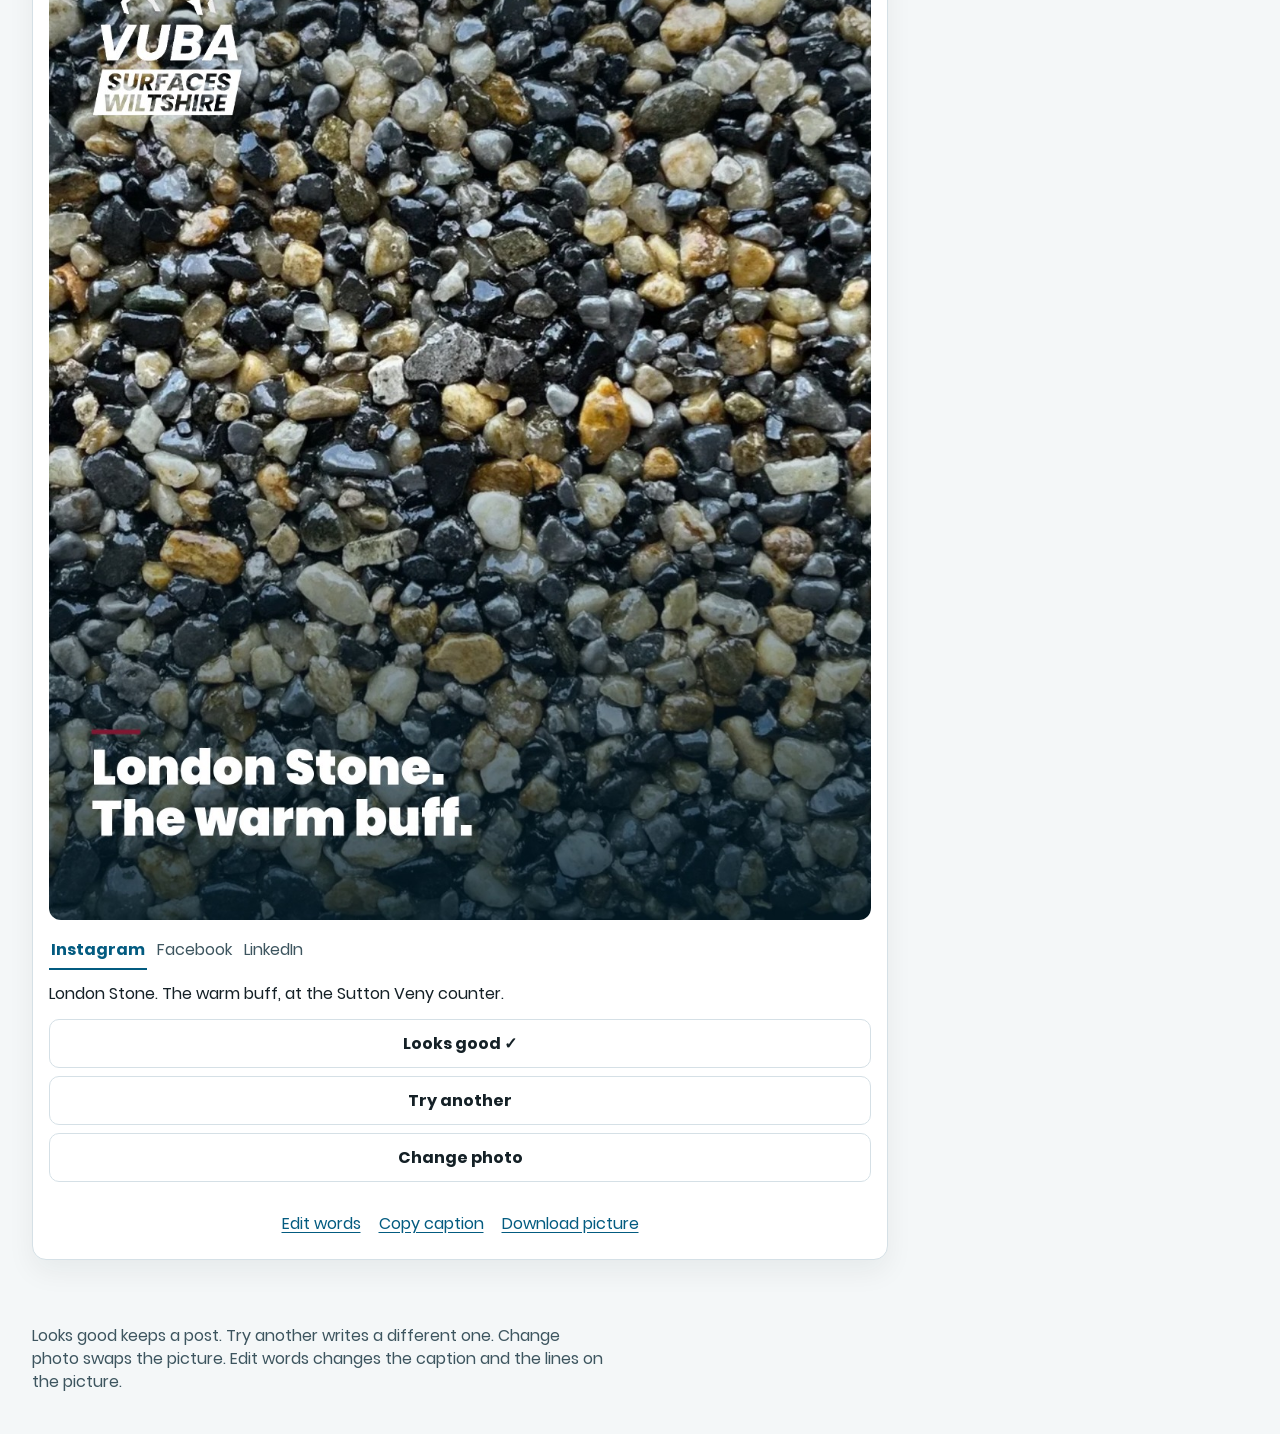
==== commit 06b8442c: "Add the review actions from the On A Roll studio. Looks good, Try another, Change photo and Edit wor" ====
--- a/index.html
+++ b/index.html
@@ -8,7 +8,7 @@
   @font-face { font-family: Poppins; src: url("fonts/Poppins-Regular.ttf") format("truetype"); font-weight: 400; font-display: swap; }
   @font-face { font-family: Poppins; src: url("fonts/Poppins-Bold.ttf") format("truetype"); font-weight: 700; font-display: swap; }
   @font-face { font-family: Poppins; src: url("fonts/Poppins-Black.ttf") format("truetype"); font-weight: 900; font-display: swap; }
-  :root { --blue: #035b80; --red: #821732; --ink: #142026; --muted: #3d555f; --line: #d5e0e6; --paper: #f4f7f8; }
+  :root { --blue: #035b80; --red: #821732; --ink: #142026; --muted: #3d555f; --line: #d5e0e6; --paper: #f4f7f8; --ok: #1f7a4d; --ok-bg: #e7f6ee; }
   * { box-sizing: border-box; }
   body { margin: 0; background: var(--paper); color: var(--ink); font-family: Poppins, sans-serif; font-size: 16px; line-height: 1.45; }
   ::selection { background: #c5dbe4; }
@@ -17,25 +17,51 @@
   header img { width: 64px; height: auto; }
   header h1 { margin: 0; font-weight: 900; font-size: 1.8rem; letter-spacing: -0.03em; }
   header p { margin: 4px 0 0; color: #d5e8ef; }
-  main { padding: 28px 32px 64px; display: grid; gap: 28px; }
-  article { display: grid; grid-template-columns: minmax(260px, 420px) 1fr; gap: 24px; align-items: start; }
-  .shot { background: var(--ink); border-radius: 12px; overflow: hidden; box-shadow: 0 16px 36px rgba(20, 32, 38, 0.14); min-height: 240px; }
+  main { padding: 28px 32px 64px; display: grid; gap: 28px; max-width: 920px; }
+  article { background: #fff; border: 1px solid var(--line); border-radius: 14px; overflow: hidden; box-shadow: 0 12px 28px rgba(20, 32, 38, 0.06); }
+  .when { margin: 0; padding: 14px 16px 0; font-weight: 700; }
+  .when.is-ok { color: var(--ok); }
+  .shot { margin: 12px 16px 0; background: var(--ink); border-radius: 12px; overflow: hidden; min-height: 180px; }
   .shot img { display: block; width: 100%; height: auto; }
-  .shot p { color: #d5e8ef; padding: 28px; margin: 0; }
-  h2 { margin: 0 0 4px; font-size: 1.35rem; letter-spacing: -0.03em; }
-  .day { color: var(--muted); margin: 0 0 14px; }
-  .tabs { display: flex; gap: 8px; margin-bottom: 10px; }
-  .tabs button, .actions button {
-    font: inherit; font-weight: 700; border-radius: 8px; border: 1px solid var(--blue);
-    background: #fff; color: var(--blue); padding: 8px 12px; cursor: pointer;
+  .shot p { color: #d5e8ef; padding: 24px; margin: 0; }
+  .caption { margin: 12px 16px 0; white-space: pre-wrap; }
+  .tabs { display: flex; gap: 8px; padding: 12px 16px 0; }
+  .tabs button { font: inherit; border: 0; background: transparent; color: var(--muted); padding: 6px 2px; cursor: pointer; border-bottom: 2px solid transparent; }
+  .tabs button[aria-pressed="true"] { color: var(--blue); border-bottom-color: var(--blue); font-weight: 700; }
+  .actions { display: flex; flex-direction: column; gap: 8px; padding: 14px 16px 0; }
+  .actions button, .edit button, .sheet button, .filebtn {
+    font: inherit; font-weight: 700; border-radius: 10px; border: 1px solid var(--line);
+    background: #fff; color: var(--ink); padding: 12px 14px; cursor: pointer; text-align: center;
   }
-  .tabs button[aria-pressed="true"], .actions button.primary { background: var(--blue); color: #fff; }
-  textarea { width: 100%; min-height: 150px; font: inherit; color: var(--ink); border: 1px solid var(--line); border-radius: 8px; padding: 12px 14px; resize: vertical; background: #fff; }
-  .actions { display: flex; flex-wrap: wrap; gap: 8px; margin-top: 10px; }
-  footer { padding: 0 32px 40px; color: var(--muted); max-width: 46rem; }
-  @media (max-width: 800px) {
+  .yes { background: var(--ok); color: #fff; border-color: var(--ok); }
+  .yes[aria-pressed="true"] { background: #0f5c38; }
+  .links { display: flex; justify-content: center; flex-wrap: wrap; gap: 4px 18px; padding: 4px 16px 16px; }
+  .links button { font: inherit; background: none; border: 0; color: var(--blue); padding: 8px 0; cursor: pointer; text-decoration: underline; text-underline-offset: 3px; }
+  .links button:disabled { color: var(--muted); cursor: default; text-decoration: none; }
+  .msg { min-height: 1.2em; margin: 0 16px; font-size: 0.92rem; }
+  .msg.is-ok { color: var(--ok); }
+  .msg.is-err { color: var(--red); }
+  .edit { padding: 0 16px 16px; }
+  .edit[hidden] { display: none; }
+  .edit label { display: block; font-weight: 700; font-size: 0.92rem; margin: 10px 0 4px; }
+  .edit input, .edit textarea { width: 100%; font: inherit; border: 1px solid var(--line); border-radius: 8px; padding: 10px 12px; }
+  .edit textarea { min-height: 120px; resize: vertical; }
+  .edit .row { display: flex; gap: 8px; margin-top: 10px; }
+  .edit .row button { flex: 1; }
+  .save { background: var(--blue); color: #fff; border-color: var(--blue); }
+  .sheet { position: fixed; inset: 0; background: rgba(20, 32, 38, 0.45); display: grid; place-items: end center; padding: 16px; }
+  .sheet[hidden] { display: none; }
+  .sheet-card { background: #fff; width: min(520px, 100%); border-radius: 16px; padding: 18px 18px 22px; max-height: 88vh; overflow: auto; }
+  .sheet-card h2 { margin: 0 0 6px; }
+  .grid { display: grid; grid-template-columns: repeat(3, 1fr); gap: 8px; margin: 12px 0; }
+  .grid button { padding: 0; border-radius: 8px; overflow: hidden; border: 2px solid transparent; }
+  .grid button[aria-pressed="true"] { border-color: var(--blue); }
+  .grid img { display: block; width: 100%; height: 88px; object-fit: cover; }
+  .filebtn { display: block; margin-top: 8px; }
+  .filebtn input { display: none; }
+  footer { padding: 0 32px 40px; color: var(--muted); max-width: 40rem; }
+  @media (max-width: 700px) {
     header, main, footer { padding-left: 16px; padding-right: 16px; }
-    article { grid-template-columns: 1fr; }
     header h1 { font-size: 1.4rem; }
   }
 </style>
@@ -45,63 +71,106 @@
   <img src="logo.png" alt="Vuba Wiltshire">
   <div>
     <h1>This week’s posts</h1>
-    <p>Three posts, already written. Copy the caption and download the picture. This page does not publish them.</p>
+    <p>Review them, then copy the caption and download the picture. Nothing is published from this page.</p>
   </div>
 </header>
 <main id="list"></main>
-<footer>The photographs are the sample blends named on the colours page: Cotswolds, Anthracite and London Stone. They are available through the depot. The captions do not claim a bag is on the shelf today.</footer>
+<footer>Looks good keeps a post. Try another writes a different one. Change photo swaps the picture. Edit words changes the caption and the lines on the picture.</footer>
+
+<div class="sheet" id="photoSheet" hidden>
+  <div class="sheet-card">
+    <h2>Change photo</h2>
+    <p>Pick one of the sample blends, or take a new photograph.</p>
+    <div class="grid" id="photoGrid"></div>
+    <label class="filebtn">Take a photo
+      <input id="photoCamera" type="file" accept="image/*" capture="environment">
+    </label>
+    <label class="filebtn">Upload a photo
+      <input id="photoUpload" type="file" accept="image/*">
+    </label>
+    <div class="row" style="display:flex;gap:8px;margin-top:12px">
+      <button type="button" id="photoClose" style="flex:1">Close</button>
+    </div>
+    <p class="msg" id="photoMsg"></p>
+  </div>
+</div>
+
 <script>
+const KEY = "vuba-posts-v2";
 const PHONE = "01985 221123";
-const POSTS = [
-  {
-    id: "cotswolds",
-    day: "Monday",
-    title: "Cotswolds",
-    file: "photos/cotswolds.jpg",
-    line1: "Cotswolds.",
-    line2: "See it in daylight.",
-    captions: {
-      Instagram: "Cotswolds. Easier to choose when you can see the blend in real light, not only on a screen.",
-      Facebook: "Cotswolds is available through the Sutton Veny counter. Honey tones.\n\nWorth looking at in daylight before you specify it. Monday to Friday, 07:30–16:30.",
-      LinkedIn: "Cotswolds is one of the blends available through Vuba Wiltshire at Sutton Veny.\n\nSeeing the finish in daylight is a better way to choose than a picture on a phone. The counter is open Monday to Friday, 07:30–16:30."
+const SLOTS = [
+  { id: "mon", day: "Monday" },
+  { id: "wed", day: "Wednesday" },
+  { id: "fri", day: "Friday" }
+];
+const IDEAS = [
+  idea("cotswolds", "Cotswolds", "Cotswolds.", "See it in daylight.",
+    "Cotswolds. Easier to choose when you can see the blend in real light, not only on a screen.",
+    "Cotswolds is available through the Sutton Veny counter. Honey tones.\n\nWorth looking at in daylight before you specify it. Monday to Friday, 07:30–16:30.",
+    "Cotswolds is one of the blends available through Vuba Wiltshire at Sutton Veny.\n\nSeeing the finish in daylight is a better way to choose than a picture on a phone. The counter is open Monday to Friday, 07:30–16:30."),
+  idea("anthracite", "Anthracite", "Anthracite.", "When the job wants dark grey.",
+    "Anthracite, when the scheme wants a dark grey.",
+    "Anthracite is the contemporary dark grey. If that is the finish the job needs, it is available through Sutton Veny.\n\nCall the desk. " + PHONE + ".",
+    "Anthracite is the dark grey blend, for a contemporary scheme.\n\nIt is available through the Vuba Wiltshire counter at Sutton Veny. Weekdays 07:30–16:30, or call " + PHONE + "."),
+  idea("london-stone", "London Stone", "London Stone.", "The warm buff.",
+    "London Stone. The warm buff, at the Sutton Veny counter.",
+    "London Stone is the warm buff. A known finish, available through Vuba Wiltshire.\n\nUnit 32, Deverill Road Trading Estate, Sutton Veny, BA12 7BZ.",
+    "London Stone is the warm buff blend installers already ask for by name.\n\nVuba Wiltshire holds it as part of the range available from Sutton Veny, near Warminster. Desk: " + PHONE + "."),
+  idea("manhattan", "Manhattan", "Manhattan.", "The cool grey.",
+    "Manhattan. A cool grey mix, for a more urban finish.",
+    "Manhattan is the cool grey mix. Useful when the job wants something quieter than a warm stone.\n\nAvailable through Sutton Veny.",
+    "Manhattan is the cool grey blend in the Vuba Wiltshire range.\n\nIt suits a more urban scheme. The counter at Sutton Veny can show it in daylight, weekdays 07:30–16:30."),
+  idea("st-ives", "St Ives", "St Ives.", "The pale one.",
+    "St Ives. The pale coastal blend.",
+    "St Ives is the light one. Worth seeing against the house colour, not only on a screen.\n\nSutton Veny counter, Monday to Friday.",
+    "St Ives is the pale blend. It reads lighter on site than it does in a small photo.\n\nAvailable through Vuba Wiltshire at Sutton Veny."),
+  idea("patagonia", "Patagonia", "Patagonia.", "The multi-tone.",
+    "Patagonia. More than one colour in the mix.",
+    "Patagonia is the multi-tone blend. The choice is easier once you have seen how the colours sit together.\n\nCome to Sutton Veny on a weekday.",
+    "Patagonia is the statement blend, with more than one tone in the mix.\n\nIt is part of the range available from the Sutton Veny counter.")
+];
+function idea(id, title, line1, line2, ig, fb, li) {
+  return { id, title, file: "photos/" + id + ".jpg", line1, line2, captions: { Instagram: ig, Facebook: fb, LinkedIn: li } };
+}
+const PLATFORMS = ["Instagram", "Facebook", "LinkedIn"];
+
+let logo;
+let photoFor = null;
+
+function loadState() {
+  try { return JSON.parse(localStorage.getItem(KEY)) || {}; }
+  catch { return {}; }
+}
+function saveState(s) {
+  try { localStorage.setItem(KEY, JSON.stringify(s)); return true; }
+  catch { return false; }
+}
+function fromIdea(item) {
+  return {
+    ideaId: item.id, title: item.title, file: item.file, custom: "",
+    line1: item.line1, line2: item.line2,
+    captions: { ...item.captions }, platform: "Instagram", status: "awaiting"
+  };
+}
+function ensure() {
+  const s = loadState();
+  const used = new Set();
+  SLOTS.forEach((slot, i) => {
+    const post = s[slot.id];
+    if (!post || used.has(post.ideaId)) {
+      const pick = IDEAS.find((item) => !used.has(item.id)) || IDEAS[i % IDEAS.length];
+      s[slot.id] = fromIdea(pick);
     }
-  },
-  {
-    id: "anthracite",
-    day: "Wednesday",
-    title: "Anthracite",
-    file: "photos/anthracite.jpg",
-    line1: "Anthracite.",
-    line2: "When the job wants dark grey.",
-    captions: {
-      Instagram: "Anthracite, when the scheme wants a dark grey.",
-      Facebook: "Anthracite is the contemporary dark grey. If that is the finish the job needs, it is available through Sutton Veny.\n\nCall the desk. " + PHONE + ".",
-      LinkedIn: "Anthracite is the dark grey blend, for a contemporary scheme.\n\nIt is available through the Vuba Wiltshire counter at Sutton Veny. Weekdays 07:30–16:30, or call " + PHONE + "."
-    }
-  },
-  {
-    id: "london-stone",
-    day: "Friday",
-    title: "London Stone",
-    file: "photos/london-stone.jpg",
-    line1: "London Stone.",
-    line2: "The warm buff.",
-    captions: {
-      Instagram: "London Stone. The warm buff, at the Sutton Veny counter.",
-      Facebook: "London Stone is the warm buff. A known finish, available through Vuba Wiltshire.\n\nUnit 32, Deverill Road Trading Estate, Sutton Veny, BA12 7BZ.",
-      LinkedIn: "London Stone is the warm buff blend installers already ask for by name.\n\nVuba Wiltshire holds it as part of the range available from Sutton Veny, near Warminster. Desk: " + PHONE + "."
-    }
-  }
-];
-
-const list = document.getElementById("list");
-let logo;
-
+    used.add(s[slot.id].ideaId);
+  });
+  saveState(s);
+  return s;
+}
 function loadImage(src) {
   return new Promise((resolve, reject) => {
     const img = new Image();
     img.onload = () => resolve(img);
-    img.onerror = () => reject(new Error(src));
+    img.onerror = () => reject(new Error("image"));
     img.src = src;
   });
 }
@@ -112,105 +181,276 @@
 }
 function fit(ctx, lines, maxW) {
   let size = 64;
-  while (size > 36) {
+  while (size > 34) {
     ctx.font = "900 " + size + "px Poppins, sans-serif";
     if (lines.every((line) => ctx.measureText(line).width <= maxW)) return size;
     size -= 2;
   }
-  return 36;
+  return 34;
 }
 async function bake(post) {
   await document.fonts.load("900 64px Poppins");
-  const photo = await loadImage(post.file);
-  const W = 1080, H = 1350;
+  const photo = await loadImage(post.custom || post.file);
   const canvas = document.createElement("canvas");
-  canvas.width = W; canvas.height = H;
+  canvas.width = 1080; canvas.height = 1350;
   const ctx = canvas.getContext("2d");
-  cover(ctx, photo, W, H);
-  const g = ctx.createLinearGradient(0, 0, 0, H);
+  cover(ctx, photo, 1080, 1350);
+  const g = ctx.createLinearGradient(0, 0, 0, 1350);
   g.addColorStop(0, "rgba(3,28,40,0.28)");
   g.addColorStop(0.45, "rgba(3,28,40,0)");
   g.addColorStop(1, "rgba(3,28,40,0.82)");
   ctx.fillStyle = g;
-  ctx.fillRect(0, 0, W, H);
-  const lw = 220, lh = lw * (logo.height / logo.width);
-  ctx.drawImage(logo, 48, 40, lw, lh);
-  const lines = [post.line1, post.line2];
-  const size = fit(ctx, lines, W - 112);
-  let y = H - 220;
+  ctx.fillRect(0, 0, 1080, 1350);
+  const lw = 220;
+  ctx.drawImage(logo, 48, 40, lw, lw * (logo.height / logo.width));
+  const lines = [post.line1, post.line2].filter(Boolean);
+  const size = fit(ctx, lines, 960);
+  let y = 1350 - 80 - lines.length * size * 1.05 - 36;
   ctx.fillStyle = "#821732";
   ctx.fillRect(56, y, 64, 6);
-  y += 28;
+  y += 24;
   ctx.fillStyle = "#fff";
   ctx.textBaseline = "top";
   ctx.font = "900 " + size + "px Poppins, sans-serif";
-  for (const line of lines) { ctx.fillText(line, 56, y); y += size * 1.05; }
+  lines.forEach((line) => { ctx.fillText(line, 56, y); y += size * 1.05; });
   return canvas.toDataURL("image/jpeg", 0.92);
 }
 
-function card(post) {
+function render() {
+  const state = ensure();
+  const list = document.getElementById("list");
+  list.innerHTML = "";
+  SLOTS.forEach((slot) => list.appendChild(card(slot, state[slot.id])));
+}
+function card(slot, post) {
+  const approved = post.status === "approved";
   const el = document.createElement("article");
+  el.dataset.card = slot.id;
   el.innerHTML = `
+    <p class="when${approved ? " is-ok" : ""}">${slot.day}${approved ? " · Kept" : ""}</p>
     <div class="shot"><p>Making the picture…</p></div>
-    <div>
-      <h2>${post.title}</h2>
-      <p class="day">${post.day} · Instagram, Facebook and LinkedIn</p>
-      <div class="tabs"></div>
-      <textarea readonly></textarea>
-      <div class="actions">
-        <button type="button" class="primary" data-copy>Copy caption</button>
-        <button type="button" data-save disabled>Download picture</button>
+    <div class="tabs">${PLATFORMS.map((name) => `<button type="button" data-platform="${name}" aria-pressed="${name === post.platform ? "true" : "false"}">${name}</button>`).join("")}</div>
+    <p class="caption"></p>
+    <div class="actions">
+      <button type="button" class="yes" data-act="approve" aria-pressed="${approved ? "true" : "false"}">${approved ? "Approved ✓" : "Looks good ✓"}</button>
+      <button type="button" data-act="another">Try another</button>
+      <button type="button" data-act="photo">Change photo</button>
+    </div>
+    <p class="msg" data-msg></p>
+    <div class="links">
+      <button type="button" data-act="edit">Edit words</button>
+      <button type="button" data-act="copy">Copy caption</button>
+      <button type="button" data-act="download" disabled>Download picture</button>
+      ${approved ? `<button type="button" data-act="undo">Undo</button>` : ""}
+    </div>
+    <div class="edit" hidden>
+      <label>First line on the picture</label>
+      <input data-line1 value="">
+      <label>Second line on the picture</label>
+      <input data-line2 value="">
+      <label>Caption</label>
+      <textarea data-caption></textarea>
+      <div class="row">
+        <button type="button" class="save" data-act="save-words">Save</button>
+        <button type="button" data-act="cancel-words">Cancel</button>
       </div>
     </div>`;
-  const tabs = el.querySelector(".tabs");
-  const box = el.querySelector("textarea");
-  let current = "Instagram";
-  Object.keys(post.captions).forEach((name) => {
-    const btn = document.createElement("button");
-    btn.type = "button";
-    btn.textContent = name;
-    btn.setAttribute("aria-pressed", name === current ? "true" : "false");
-    btn.onclick = () => {
-      current = name;
-      box.value = post.captions[name];
-      tabs.querySelectorAll("button").forEach((b) => b.setAttribute("aria-pressed", b === btn ? "true" : "false"));
-    };
-    tabs.appendChild(btn);
-  });
-  box.value = post.captions.Instagram;
-  el.querySelector("[data-copy]").onclick = async () => {
-    await navigator.clipboard.writeText(box.value);
-    el.querySelector("[data-copy]").textContent = "Copied";
+  paintWords(el, post);
+  el.addEventListener("click", (e) => {
+    const platform = e.target.closest("[data-platform]");
+    const act = e.target.closest("[data-act]");
+    if (platform) setPlatform(slot.id, platform.dataset.platform);
+    if (!act) return;
+    const action = act.dataset.act;
+    if (action === "approve") approve(slot.id);
+    if (action === "undo") undo(slot.id);
+    if (action === "another") tryAnother(slot.id);
+    if (action === "photo") openPhotos(slot.id);
+    if (action === "edit") openEdit(slot.id);
+    if (action === "copy") copyCaption(slot.id);
+    if (action === "download") downloadPicture(slot.id, act);
+    if (action === "cancel-words") el.querySelector(".edit").hidden = true;
+    if (action === "save-words") saveWords(slot.id, el);
+  });
+  bake(post).then((url) => {
+    const shot = el.querySelector(".shot");
+    if (!shot) return;
+    shot.innerHTML = "";
+    const img = new Image();
+    img.src = url;
+    img.alt = post.line1 + " " + post.line2;
+    shot.appendChild(img);
+    const dl = el.querySelector("[data-act='download']");
+    if (dl) { dl.disabled = false; dl.dataset.url = url; }
+  }).catch(() => {
+    const note = el.querySelector(".shot p");
+    if (note) note.textContent = "This picture could not be made.";
+  });
+  return el;
+}
+function paintWords(el, post) {
+  el.querySelector(".caption").textContent = post.captions[post.platform] || "";
+}
+function setPlatform(id, name) {
+  const s = ensure();
+  s[id].platform = name;
+  saveState(s);
+  render();
+}
+function approve(id) {
+  const s = ensure();
+  s[id].status = "approved";
+  saveState(s);
+  render();
+  const msg = document.querySelector(`[data-card="${id}"] [data-msg]`);
+  if (msg) { msg.textContent = "Kept. Nothing has been published."; msg.className = "msg is-ok"; }
+}
+function undo(id) {
+  const s = ensure();
+  s[id].status = "awaiting";
+  saveState(s);
+  render();
+}
+function tryAnother(id) {
+  const s = ensure();
+  const used = new Set(SLOTS.map((slot) => s[slot.id] && s[slot.id].ideaId));
+  const current = s[id].ideaId;
+  const next = IDEAS.find((item) => item.id !== current && !used.has(item.id)) || IDEAS.find((item) => item.id !== current);
+  if (!next) return;
+  s[id] = fromIdea(next);
+  saveState(s);
+  render();
+  const msg = document.querySelector(`[data-card="${id}"] [data-msg]`);
+  if (msg) msg.textContent = "A different post. Have another look.";
+}
+function openPhotos(id) {
+  photoFor = id;
+  const s = ensure();
+  const post = s[id];
+  const grid = document.getElementById("photoGrid");
+  grid.innerHTML = IDEAS.map((item) => `
+    <button type="button" data-file="${item.file}" aria-pressed="${post.file === item.file && !post.custom ? "true" : "false"}">
+      <img src="${item.file}" alt="${item.title}">
+    </button>`).join("");
+  grid.querySelectorAll("button").forEach((btn) => {
+    btn.onclick = () => applyPhoto(id, btn.dataset.file, "");
+  });
+  document.getElementById("photoMsg").textContent = "";
+  document.getElementById("photoSheet").hidden = false;
+}
+function applyPhoto(id, file, custom) {
+  const s = ensure();
+  const previous = JSON.parse(JSON.stringify(s[id]));
+  s[id].file = file;
+  s[id].custom = custom;
+  s[id].status = "awaiting";
+  if (!saveState(s)) {
+    s[id] = previous;
+    saveState(s);
+    const msg = document.getElementById("photoMsg");
+    msg.textContent = "That photo is too large to keep in this browser. Try a smaller one.";
+    msg.className = "msg is-err";
+    return;
+  }
+  document.getElementById("photoSheet").hidden = true;
+  render();
+}
+function shrinkPhoto(dataUrl) {
+  return loadImage(dataUrl).then((img) => {
+    const max = 1400;
+    const scale = Math.min(1, max / Math.max(img.width, img.height));
+    const canvas = document.createElement("canvas");
+    canvas.width = Math.max(1, Math.round(img.width * scale));
+    canvas.height = Math.max(1, Math.round(img.height * scale));
+    canvas.getContext("2d").drawImage(img, 0, 0, canvas.width, canvas.height);
+    return canvas.toDataURL("image/jpeg", 0.82);
+  });
+}
+function readDevicePhoto(input) {
+  const file = input.files && input.files[0];
+  input.value = "";
+  if (!file || !photoFor) return;
+  const msg = document.getElementById("photoMsg");
+  msg.textContent = "Preparing that photo…";
+  msg.className = "msg";
+  const reader = new FileReader();
+  reader.onload = () => {
+    shrinkPhoto(reader.result).then((url) => applyPhoto(photoFor, "", url)).catch(() => {
+      msg.textContent = "That photo could not be used. Try another file.";
+      msg.className = "msg is-err";
+    });
   };
-  list.appendChild(el);
-  return el;
-}
-
-(async () => {
-  logo = await loadImage("logo.png");
-  for (const post of POSTS) {
-    const el = card(post);
-    try {
-      const url = await bake(post);
-      const img = new Image();
-      img.src = url;
-      img.alt = post.line1 + " " + post.line2;
-      const shot = el.querySelector(".shot");
-      shot.textContent = "";
-      shot.appendChild(img);
-      const save = el.querySelector("[data-save]");
-      save.disabled = false;
-      save.onclick = () => {
-        const a = document.createElement("a");
-        a.href = url;
-        a.download = "vuba-wiltshire-" + post.id + ".jpg";
-        a.click();
-      };
-    } catch (err) {
-      el.querySelector(".shot p").textContent = "This picture could not be made.";
-    }
+  reader.onerror = () => {
+    msg.textContent = "That photo could not be read.";
+    msg.className = "msg is-err";
+  };
+  reader.readAsDataURL(file);
+}
+function copyCaption(id) {
+  const post = ensure()[id];
+  const text = post.captions[post.platform] || "";
+  const done = () => {
+    const msg = document.querySelector(`[data-card="${id}"] [data-msg]`);
+    if (msg) { msg.textContent = "Caption copied."; msg.className = "msg is-ok"; }
+  };
+  if (navigator.clipboard && navigator.clipboard.writeText) {
+    navigator.clipboard.writeText(text).then(done).catch(() => fallbackCopy(text, done, id));
+  } else fallbackCopy(text, done, id);
+}
+function fallbackCopy(text, done, id) {
+  const area = document.createElement("textarea");
+  area.value = text;
+  document.body.appendChild(area);
+  area.select();
+  const ok = document.execCommand("copy");
+  area.remove();
+  if (ok) done();
+  else {
+    const msg = document.querySelector(`[data-card="${id}"] [data-msg]`);
+    if (msg) { msg.textContent = "Select the caption and copy it yourself."; msg.className = "msg is-err"; }
   }
-})();
+}
+function downloadPicture(id, button) {
+  const url = button.dataset.url;
+  if (!url) return;
+  const a = document.createElement("a");
+  a.href = url;
+  a.download = "vuba-wiltshire-" + id + ".jpg";
+  a.click();
+}
+function openEdit(id) {
+  const s = ensure();
+  const post = s[id];
+  const el = document.querySelector(`[data-card="${id}"]`);
+  const panel = el.querySelector(".edit");
+  panel.hidden = false;
+  panel.querySelector("[data-line1]").value = post.line1;
+  panel.querySelector("[data-line2]").value = post.line2;
+  panel.querySelector("[data-caption]").value = post.captions[post.platform] || "";
+  panel.querySelector("[data-line1]").focus();
+}
+function saveWords(id, el) {
+  const s = ensure();
+  const post = s[id];
+  post.line1 = el.querySelector("[data-line1]").value.trim();
+  post.line2 = el.querySelector("[data-line2]").value.trim();
+  post.captions[post.platform] = el.querySelector("[data-caption]").value.trim();
+  post.status = "awaiting";
+  saveState(s);
+  render();
+  const msg = document.querySelector(`[data-card="${id}"] [data-msg]`);
+  if (msg) { msg.textContent = "Words saved."; msg.className = "msg is-ok"; }
+}
+document.getElementById("photoClose").onclick = () => { document.getElementById("photoSheet").hidden = true; };
+document.getElementById("photoSheet").addEventListener("click", (e) => {
+  if (e.target.id === "photoSheet") document.getElementById("photoSheet").hidden = true;
+});
+document.getElementById("photoCamera").onchange = (e) => readDevicePhoto(e.target);
+document.getElementById("photoUpload").onchange = (e) => readDevicePhoto(e.target);
+
+loadImage("logo.png").then((img) => { logo = img; render(); }).catch(() => {
+  document.getElementById("list").textContent = "The lockup did not load.";
+});
 </script>
 </body>
 </html>
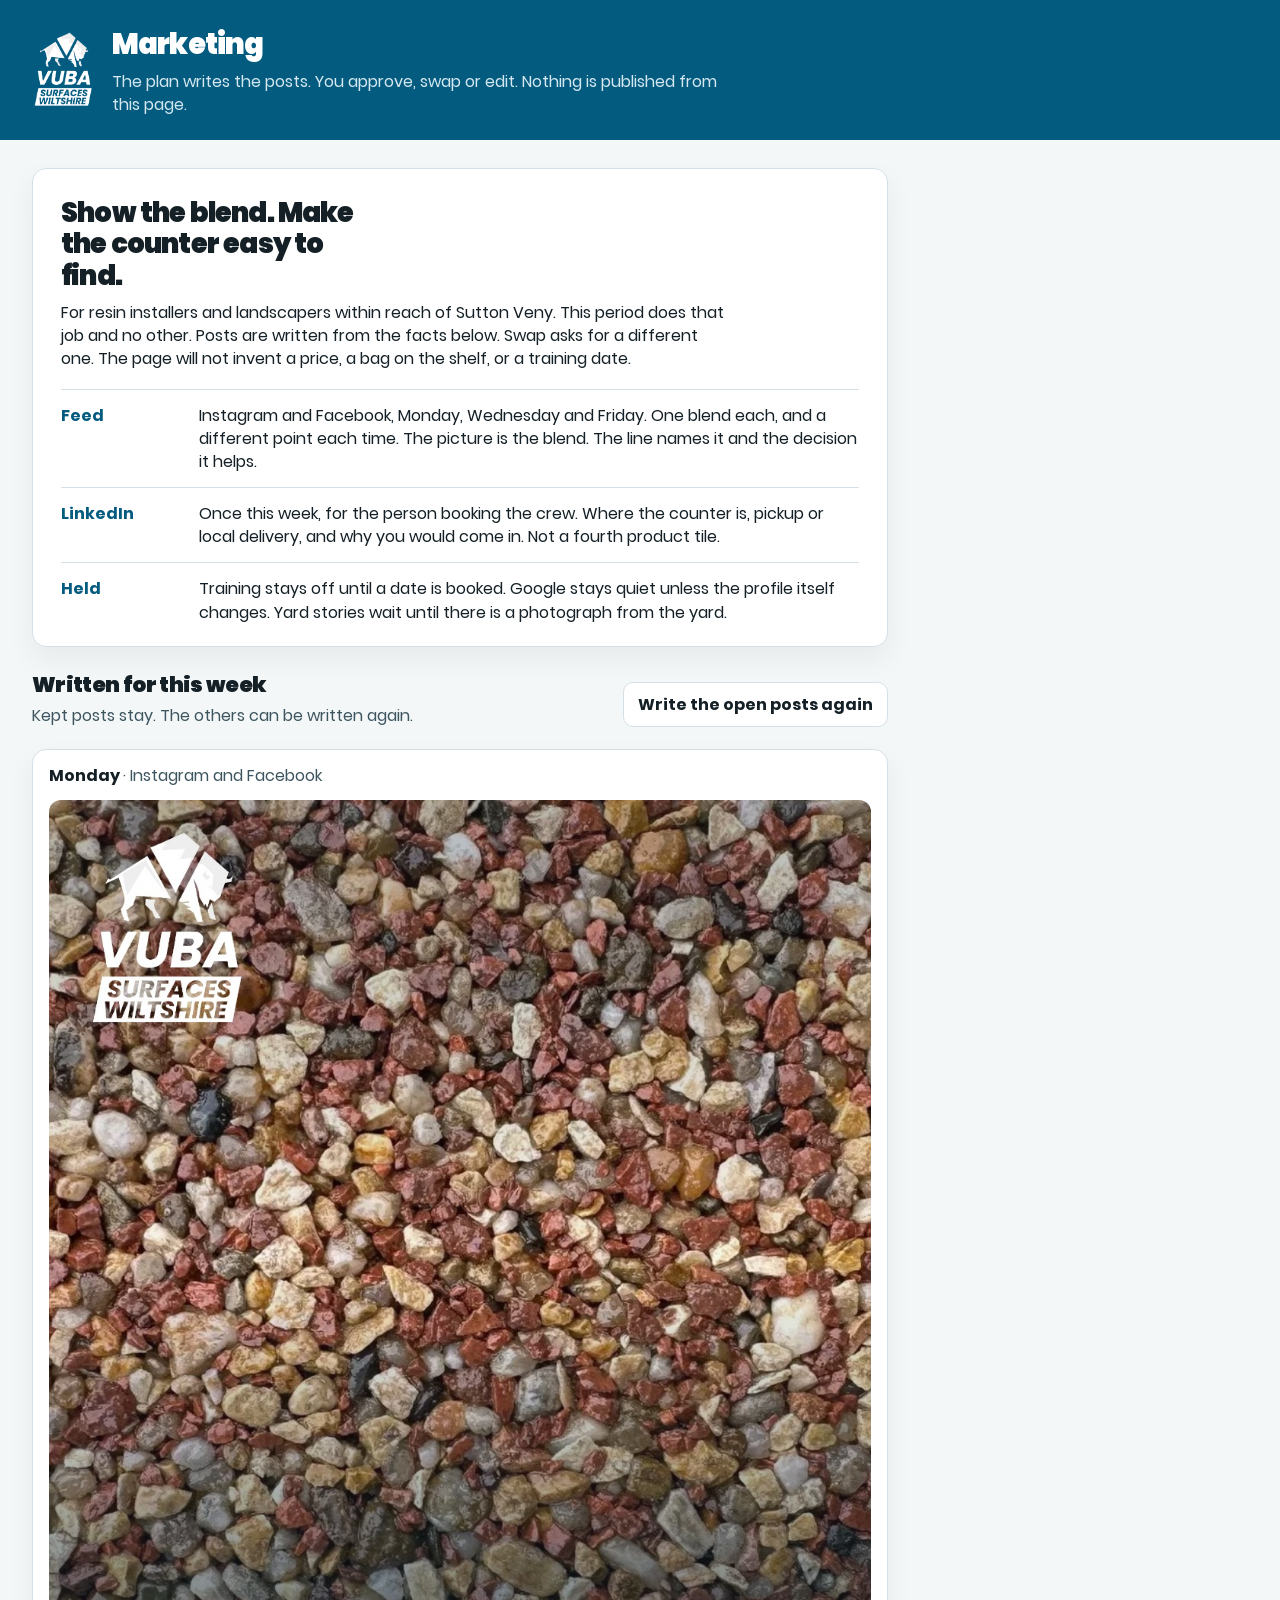
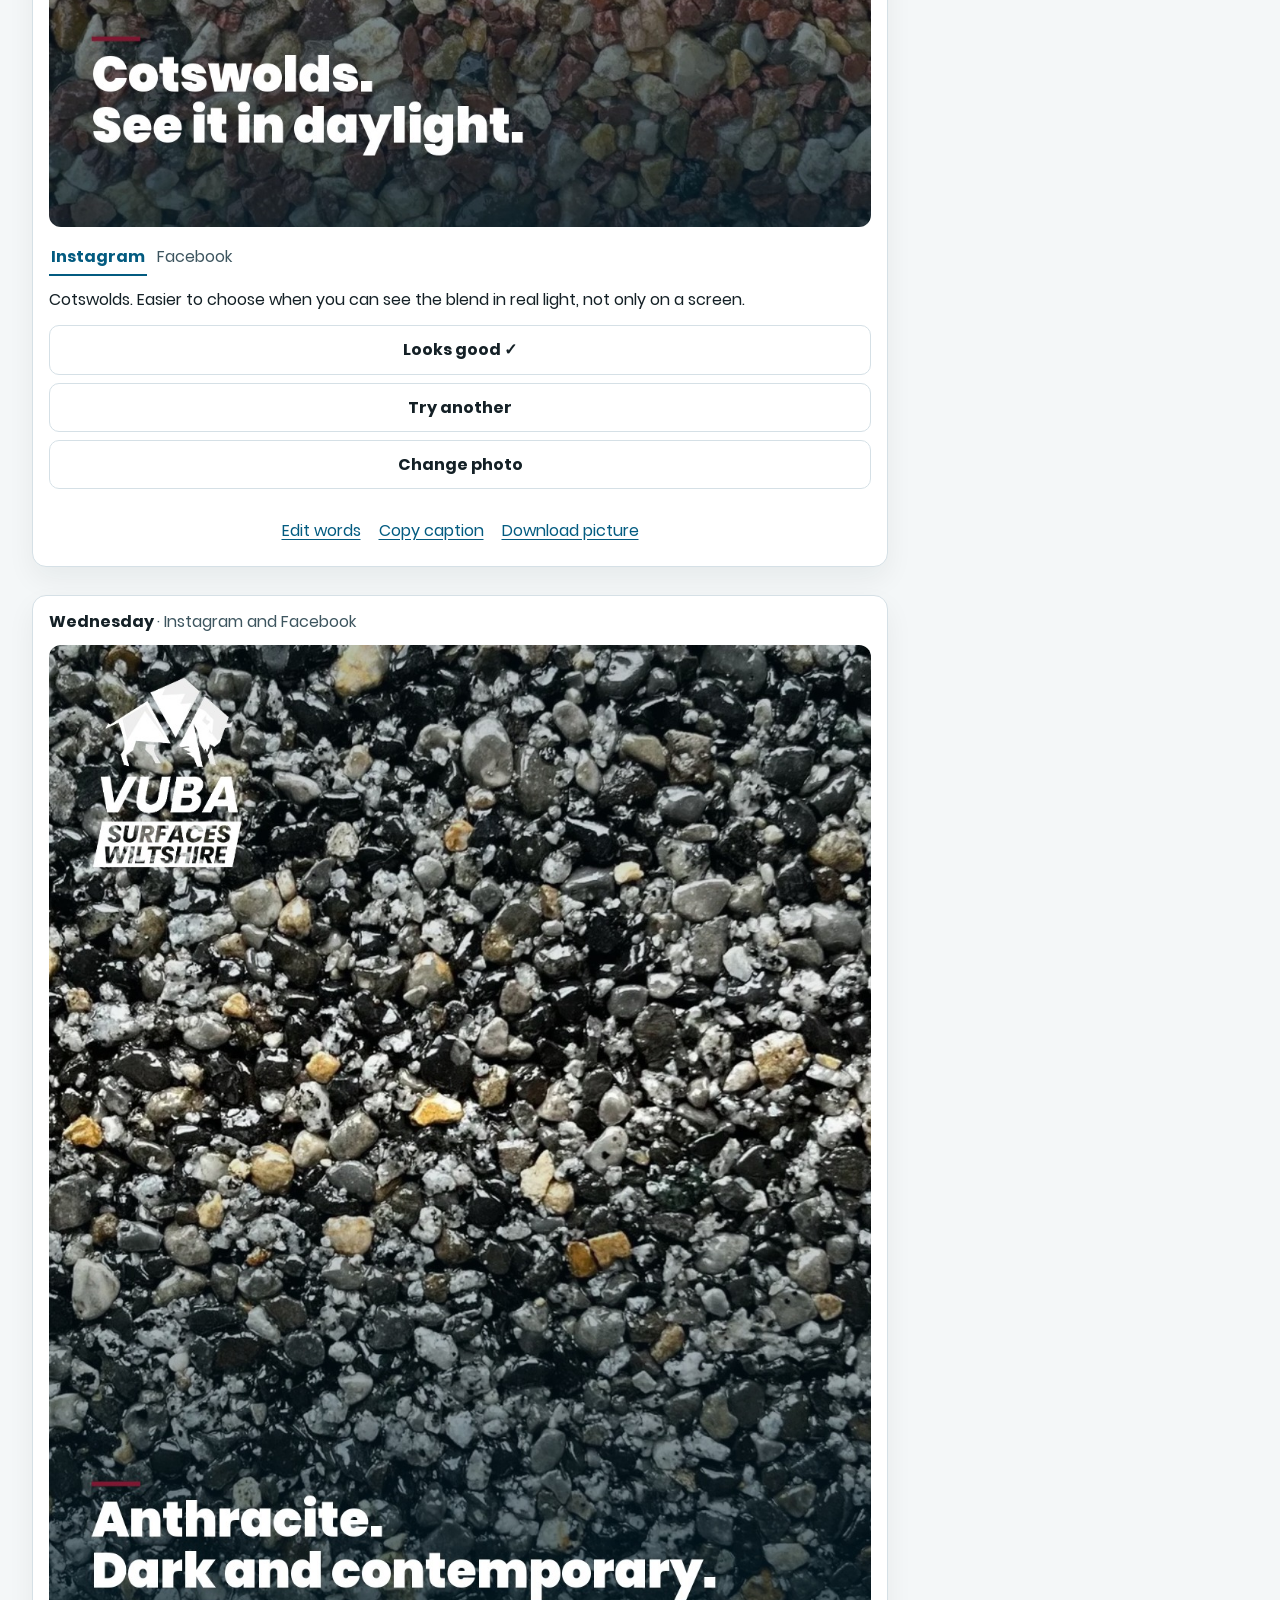
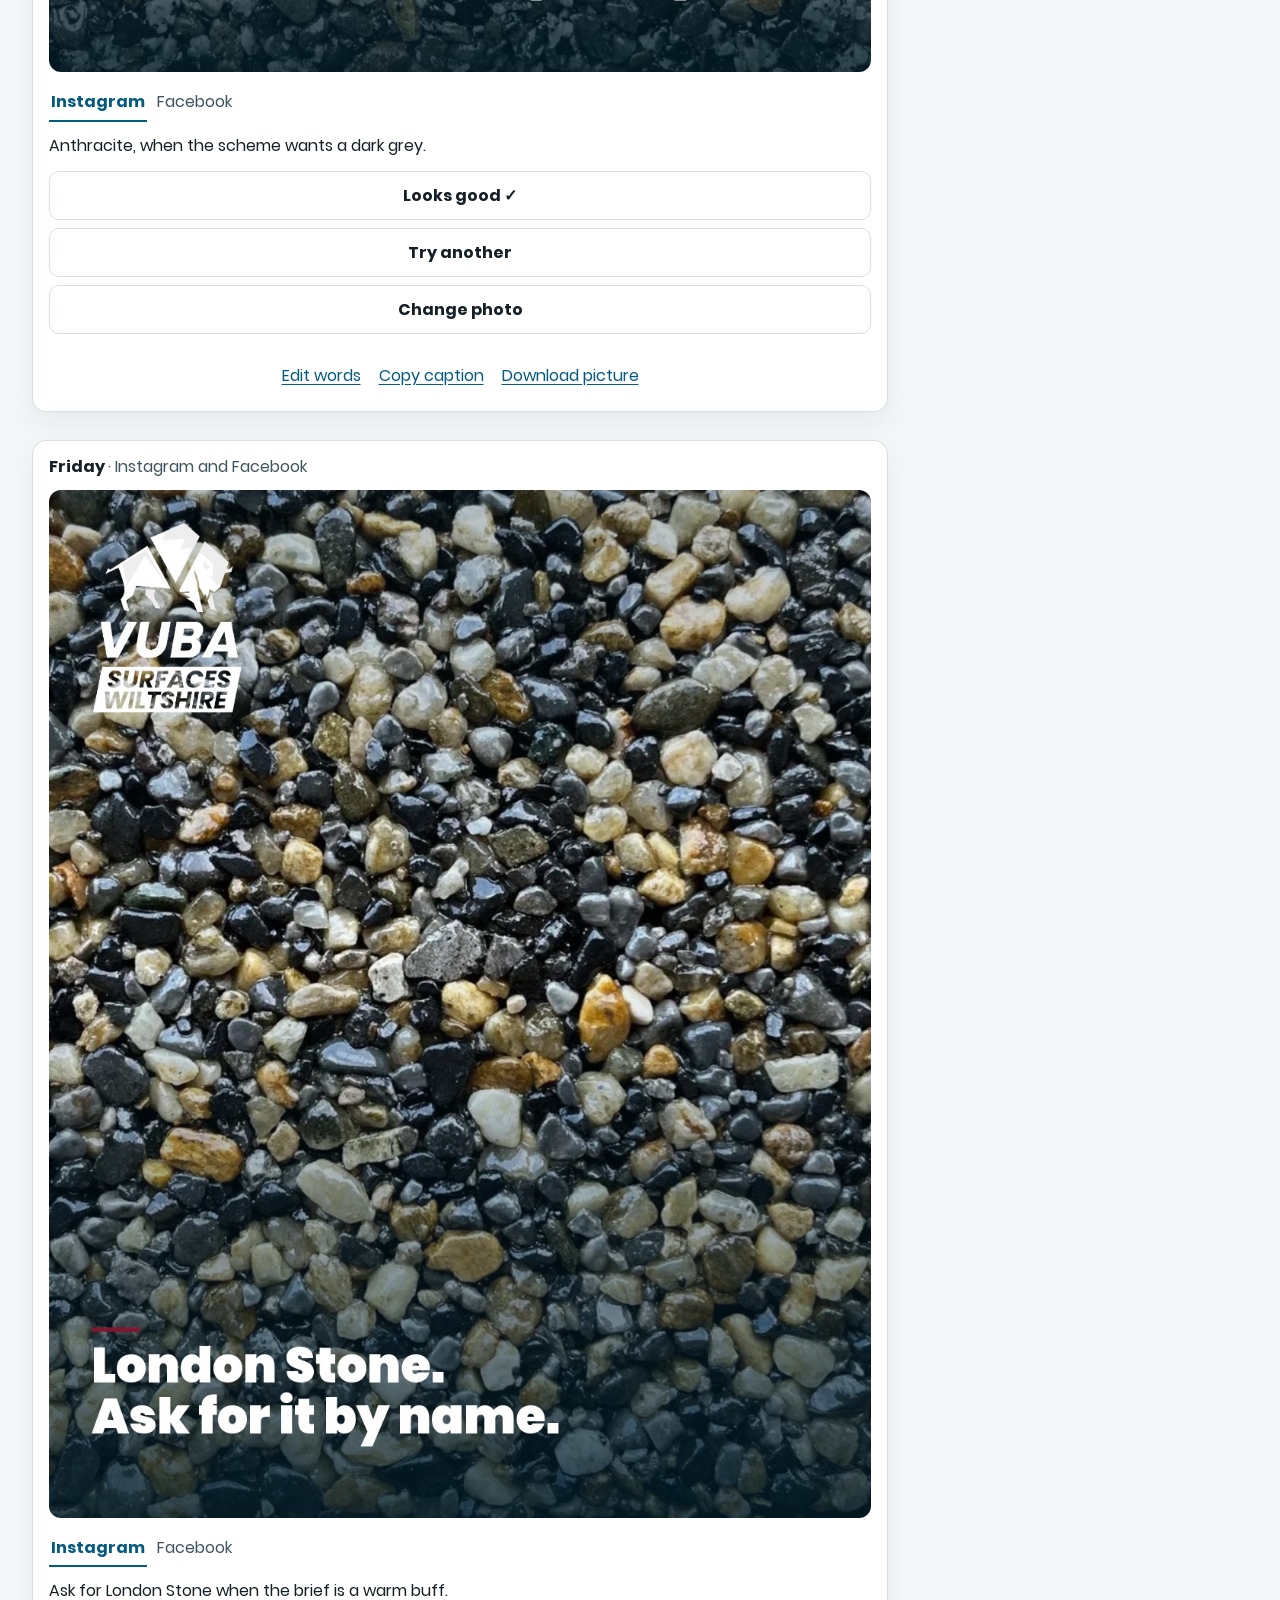
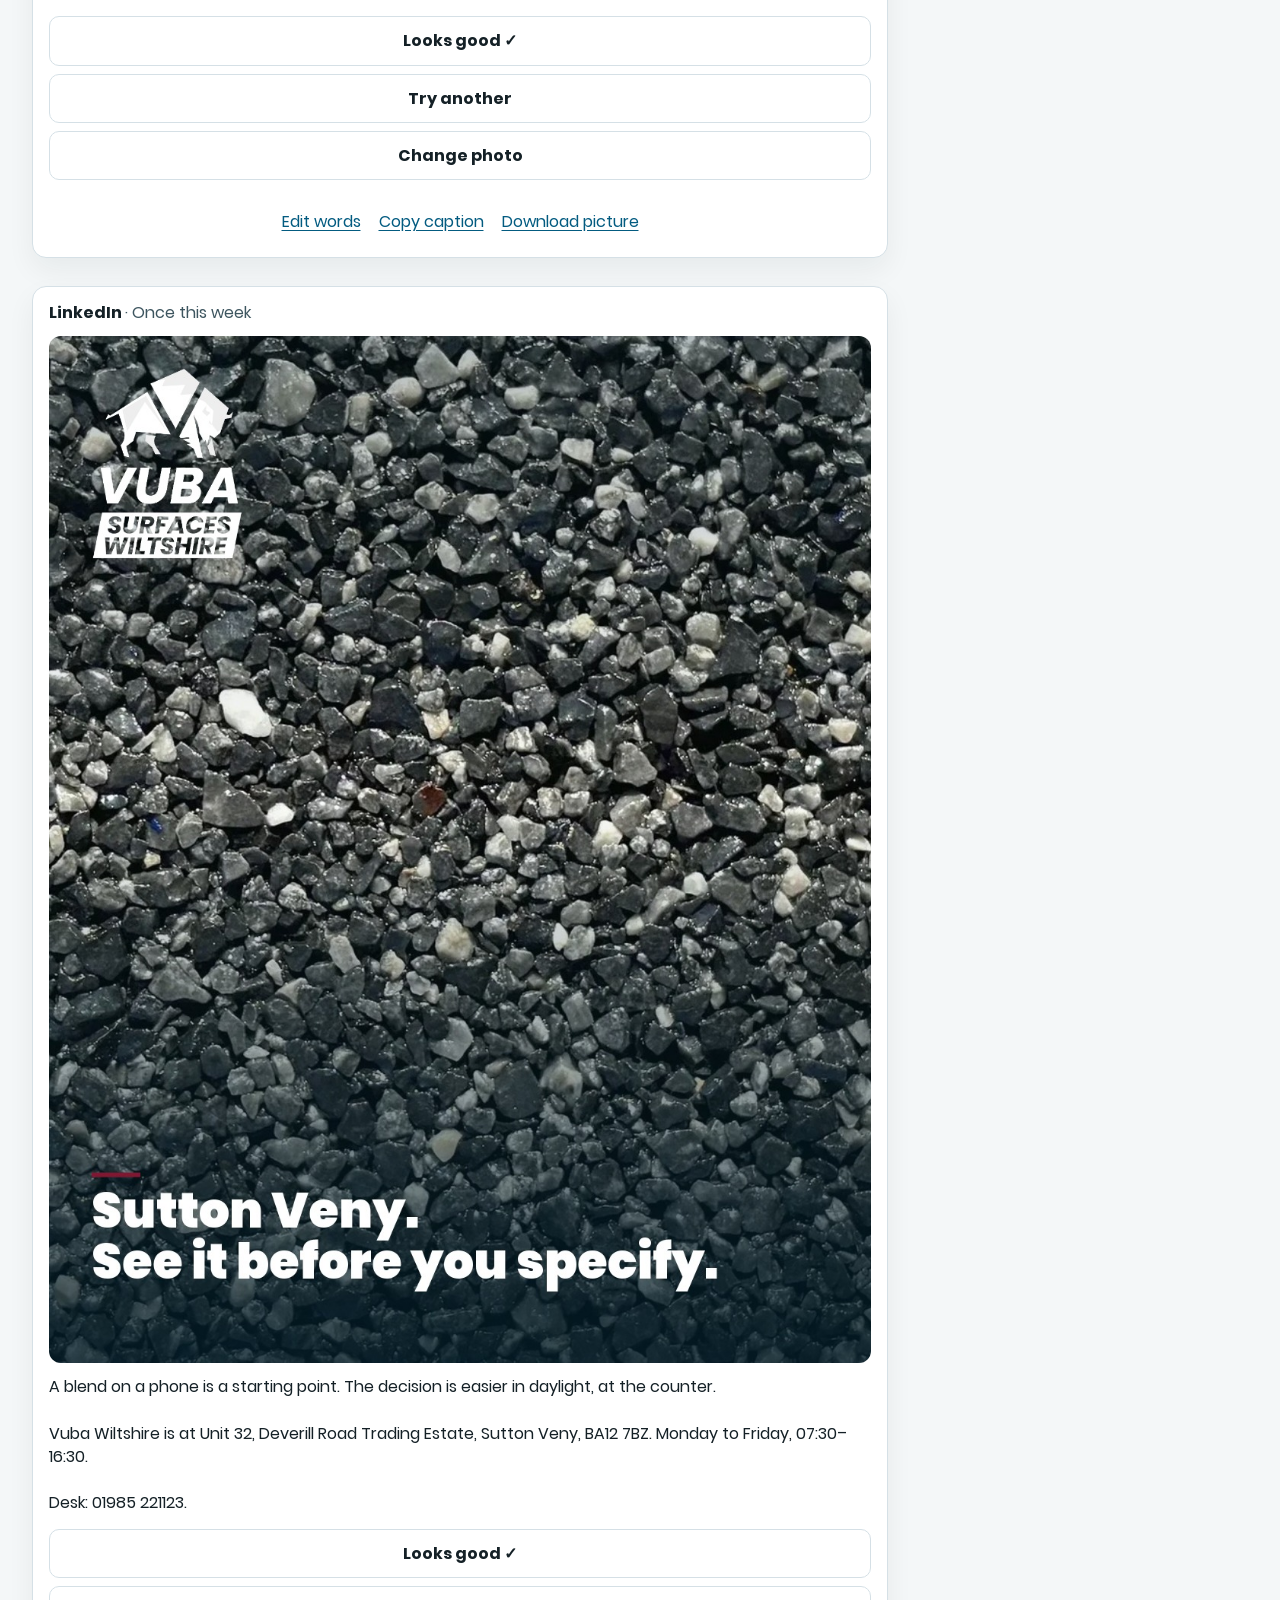
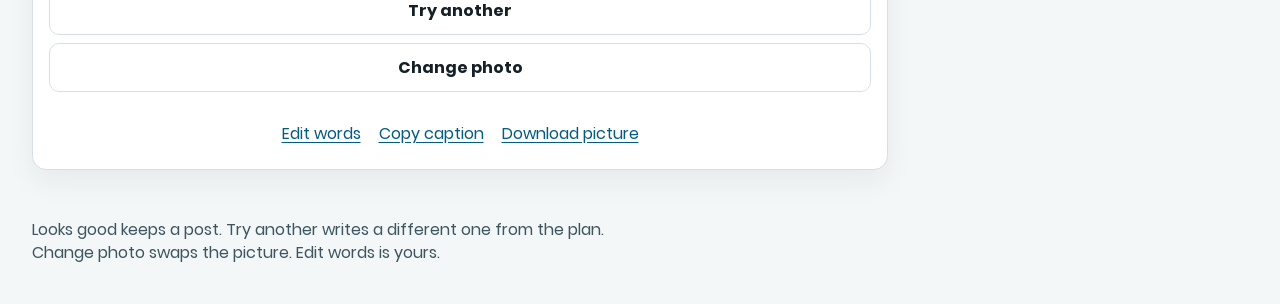
==== commit 23f134ad: "Write the week from the marketing plan. The page now opens with the working plan, then produces the " ====
--- a/index.html
+++ b/index.html
@@ -3,12 +3,12 @@
 <head>
 <meta charset="utf-8">
 <meta name="viewport" content="width=device-width, initial-scale=1">
-<title>Vuba Wiltshire — This week’s posts</title>
+<title>Vuba Wiltshire — Marketing</title>
 <style>
   @font-face { font-family: Poppins; src: url("fonts/Poppins-Regular.ttf") format("truetype"); font-weight: 400; font-display: swap; }
   @font-face { font-family: Poppins; src: url("fonts/Poppins-Bold.ttf") format("truetype"); font-weight: 700; font-display: swap; }
   @font-face { font-family: Poppins; src: url("fonts/Poppins-Black.ttf") format("truetype"); font-weight: 900; font-display: swap; }
-  :root { --blue: #035b80; --red: #821732; --ink: #142026; --muted: #3d555f; --line: #d5e0e6; --paper: #f4f7f8; --ok: #1f7a4d; --ok-bg: #e7f6ee; }
+  :root { --blue: #035b80; --red: #821732; --ink: #142026; --muted: #3d555f; --line: #d5e0e6; --paper: #f4f7f8; --ok: #1f7a4d; }
   * { box-sizing: border-box; }
   body { margin: 0; background: var(--paper); color: var(--ink); font-family: Poppins, sans-serif; font-size: 16px; line-height: 1.45; }
   ::selection { background: #c5dbe4; }
@@ -16,11 +16,23 @@
   header { display: flex; align-items: center; gap: 16px; padding: 24px 32px; background: var(--blue); color: #fff; }
   header img { width: 64px; height: auto; }
   header h1 { margin: 0; font-weight: 900; font-size: 1.8rem; letter-spacing: -0.03em; }
-  header p { margin: 4px 0 0; color: #d5e8ef; }
-  main { padding: 28px 32px 64px; display: grid; gap: 28px; max-width: 920px; }
+  header p { margin: 4px 0 0; color: #d5e8ef; max-width: 38rem; }
+  main { padding: 28px 32px 48px; display: grid; gap: 22px; max-width: 920px; }
+  .plan { background: #fff; border: 1px solid var(--line); border-radius: 14px; padding: 28px 28px 8px; box-shadow: 0 12px 28px rgba(20, 32, 38, 0.06); }
+  .plan h2 { margin: 0 0 10px; font-weight: 900; font-size: 1.7rem; letter-spacing: -0.03em; line-height: 1.15; max-width: 18ch; }
+  .plan .lead { margin: 0 0 8px; max-width: 42rem; }
+  .jobs { list-style: none; margin: 18px 0 0; padding: 0; }
+  .jobs li { display: grid; grid-template-columns: 7.5rem 1fr; gap: 12px 18px; padding: 14px 0; border-top: 1px solid var(--line); }
+  .jobs strong { color: var(--blue); }
+  .weekhead { display: flex; justify-content: space-between; align-items: end; gap: 16px; }
+  .weekhead h2 { margin: 0; font-weight: 900; font-size: 1.35rem; letter-spacing: -0.03em; }
+  .weekhead p { margin: 4px 0 0; color: var(--muted); }
+  #list { display: grid; gap: 28px; }
   article { background: #fff; border: 1px solid var(--line); border-radius: 14px; overflow: hidden; box-shadow: 0 12px 28px rgba(20, 32, 38, 0.06); }
   .when { margin: 0; padding: 14px 16px 0; font-weight: 700; }
+  .when span { font-weight: 400; color: var(--muted); }
   .when.is-ok { color: var(--ok); }
+  .when.is-ok span { color: var(--ok); }
   .shot { margin: 12px 16px 0; background: var(--ink); border-radius: 12px; overflow: hidden; min-height: 180px; }
   .shot img { display: block; width: 100%; height: auto; }
   .shot p { color: #d5e8ef; padding: 24px; margin: 0; }
@@ -29,12 +41,15 @@
   .tabs button { font: inherit; border: 0; background: transparent; color: var(--muted); padding: 6px 2px; cursor: pointer; border-bottom: 2px solid transparent; }
   .tabs button[aria-pressed="true"] { color: var(--blue); border-bottom-color: var(--blue); font-weight: 700; }
   .actions { display: flex; flex-direction: column; gap: 8px; padding: 14px 16px 0; }
-  .actions button, .edit button, .sheet button, .filebtn {
+  .actions button, .edit button, .sheet button, .filebtn, .ghost {
     font: inherit; font-weight: 700; border-radius: 10px; border: 1px solid var(--line);
     background: #fff; color: var(--ink); padding: 12px 14px; cursor: pointer; text-align: center;
   }
+  .actions button:hover, .sheet button:hover, .filebtn:hover, .ghost:hover { border-color: var(--blue); }
   .yes { background: var(--ok); color: #fff; border-color: var(--ok); }
+  .yes:hover { background: #18683f; }
   .yes[aria-pressed="true"] { background: #0f5c38; }
+  .ghost { padding: 10px 14px; white-space: nowrap; }
   .links { display: flex; justify-content: center; flex-wrap: wrap; gap: 4px 18px; padding: 4px 16px 16px; }
   .links button { font: inherit; background: none; border: 0; color: var(--blue); padding: 8px 0; cursor: pointer; text-decoration: underline; text-underline-offset: 3px; }
   .links button:disabled { color: var(--muted); cursor: default; text-decoration: none; }
@@ -49,12 +64,13 @@
   .edit .row { display: flex; gap: 8px; margin-top: 10px; }
   .edit .row button { flex: 1; }
   .save { background: var(--blue); color: #fff; border-color: var(--blue); }
-  .sheet { position: fixed; inset: 0; background: rgba(20, 32, 38, 0.45); display: grid; place-items: end center; padding: 16px; }
+  .save:hover { background: #024864; }
+  .sheet { position: fixed; inset: 0; background: rgba(20, 32, 38, 0.45); display: grid; place-items: end center; padding: 16px; z-index: 2; }
   .sheet[hidden] { display: none; }
   .sheet-card { background: #fff; width: min(520px, 100%); border-radius: 16px; padding: 18px 18px 22px; max-height: 88vh; overflow: auto; }
   .sheet-card h2 { margin: 0 0 6px; }
   .grid { display: grid; grid-template-columns: repeat(3, 1fr); gap: 8px; margin: 12px 0; }
-  .grid button { padding: 0; border-radius: 8px; overflow: hidden; border: 2px solid transparent; }
+  .grid button { padding: 0; border-radius: 8px; overflow: hidden; border: 2px solid transparent; background: none; cursor: pointer; }
   .grid button[aria-pressed="true"] { border-color: var(--blue); }
   .grid img { display: block; width: 100%; height: 88px; object-fit: cover; }
   .filebtn { display: block; margin-top: 8px; }
@@ -62,7 +78,10 @@
   footer { padding: 0 32px 40px; color: var(--muted); max-width: 40rem; }
   @media (max-width: 700px) {
     header, main, footer { padding-left: 16px; padding-right: 16px; }
-    header h1 { font-size: 1.4rem; }
+    header h1, .plan h2 { font-size: 1.4rem; }
+    .plan { padding: 20px 16px 4px; }
+    .jobs li, .weekhead { grid-template-columns: 1fr; display: grid; }
+    .ghost { white-space: normal; }
   }
 </style>
 </head>
@@ -70,17 +89,44 @@
 <header>
   <img src="logo.png" alt="Vuba Wiltshire">
   <div>
-    <h1>This week’s posts</h1>
-    <p>Review them, then copy the caption and download the picture. Nothing is published from this page.</p>
+    <h1>Marketing</h1>
+    <p>The plan writes the posts. You approve, swap or edit. Nothing is published from this page.</p>
   </div>
 </header>
-<main id="list"></main>
-<footer>Looks good keeps a post. Try another writes a different one. Change photo swaps the picture. Edit words changes the caption and the lines on the picture.</footer>
+<main>
+  <section class="plan" aria-labelledby="plan-title">
+    <h2 id="plan-title">Show the blend. Make the counter easy to find.</h2>
+    <p class="lead">For resin installers and landscapers within reach of Sutton Veny. This period does that job and no other. Posts are written from the facts below. Swap asks for a different one. The page will not invent a price, a bag on the shelf, or a training date.</p>
+    <ul class="jobs">
+      <li>
+        <strong>Feed</strong>
+        <span>Instagram and Facebook, Monday, Wednesday and Friday. One blend each, and a different point each time. The picture is the blend. The line names it and the decision it helps.</span>
+      </li>
+      <li>
+        <strong>LinkedIn</strong>
+        <span>Once this week, for the person booking the crew. Where the counter is, pickup or local delivery, and why you would come in. Not a fourth product tile.</span>
+      </li>
+      <li>
+        <strong>Held</strong>
+        <span>Training stays off until a date is booked. Google stays quiet unless the profile itself changes. Yard stories wait until there is a photograph from the yard.</span>
+      </li>
+    </ul>
+  </section>
+  <div class="weekhead">
+    <div>
+      <h2>Written for this week</h2>
+      <p>Kept posts stay. The others can be written again.</p>
+    </div>
+    <button type="button" class="ghost" id="rewrite">Write the open posts again</button>
+  </div>
+  <div id="list"></div>
+</main>
+<footer>Looks good keeps a post. Try another writes a different one from the plan. Change photo swaps the picture. Edit words is yours.</footer>
 
 <div class="sheet" id="photoSheet" hidden>
   <div class="sheet-card">
     <h2>Change photo</h2>
-    <p>Pick one of the sample blends, or take a new photograph.</p>
+    <p>Pick a sample blend, or use a photograph from this device. A sample blend rewrites the name so the words match the picture.</p>
     <div class="grid" id="photoGrid"></div>
     <label class="filebtn">Take a photo
       <input id="photoCamera" type="file" accept="image/*" capture="environment">
@@ -96,47 +142,83 @@
 </div>
 
 <script>
-const KEY = "vuba-posts-v2";
+const KEY = "vuba-desk-v1";
 const PHONE = "01985 221123";
+const HOURS = "Monday to Friday, 07:30–16:30";
+const ADDRESS = "Unit 32, Deverill Road Trading Estate, Sutton Veny, BA12 7BZ";
 const SLOTS = [
-  { id: "mon", day: "Monday" },
-  { id: "wed", day: "Wednesday" },
-  { id: "fri", day: "Friday" }
+  { id: "mon", day: "Monday", kind: "feed", where: "Instagram and Facebook" },
+  { id: "wed", day: "Wednesday", kind: "feed", where: "Instagram and Facebook" },
+  { id: "fri", day: "Friday", kind: "feed", where: "Instagram and Facebook" },
+  { id: "li", day: "LinkedIn", kind: "company", where: "Once this week" }
 ];
-const IDEAS = [
-  idea("cotswolds", "Cotswolds", "Cotswolds.", "See it in daylight.",
-    "Cotswolds. Easier to choose when you can see the blend in real light, not only on a screen.",
-    "Cotswolds is available through the Sutton Veny counter. Honey tones.\n\nWorth looking at in daylight before you specify it. Monday to Friday, 07:30–16:30.",
-    "Cotswolds is one of the blends available through Vuba Wiltshire at Sutton Veny.\n\nSeeing the finish in daylight is a better way to choose than a picture on a phone. The counter is open Monday to Friday, 07:30–16:30."),
-  idea("anthracite", "Anthracite", "Anthracite.", "When the job wants dark grey.",
-    "Anthracite, when the scheme wants a dark grey.",
-    "Anthracite is the contemporary dark grey. If that is the finish the job needs, it is available through Sutton Veny.\n\nCall the desk. " + PHONE + ".",
-    "Anthracite is the dark grey blend, for a contemporary scheme.\n\nIt is available through the Vuba Wiltshire counter at Sutton Veny. Weekdays 07:30–16:30, or call " + PHONE + "."),
-  idea("london-stone", "London Stone", "London Stone.", "The warm buff.",
-    "London Stone. The warm buff, at the Sutton Veny counter.",
-    "London Stone is the warm buff. A known finish, available through Vuba Wiltshire.\n\nUnit 32, Deverill Road Trading Estate, Sutton Veny, BA12 7BZ.",
-    "London Stone is the warm buff blend installers already ask for by name.\n\nVuba Wiltshire holds it as part of the range available from Sutton Veny, near Warminster. Desk: " + PHONE + "."),
-  idea("manhattan", "Manhattan", "Manhattan.", "The cool grey.",
-    "Manhattan. A cool grey mix, for a more urban finish.",
-    "Manhattan is the cool grey mix. Useful when the job wants something quieter than a warm stone.\n\nAvailable through Sutton Veny.",
-    "Manhattan is the cool grey blend in the Vuba Wiltshire range.\n\nIt suits a more urban scheme. The counter at Sutton Veny can show it in daylight, weekdays 07:30–16:30."),
-  idea("st-ives", "St Ives", "St Ives.", "The pale one.",
-    "St Ives. The pale coastal blend.",
-    "St Ives is the light one. Worth seeing against the house colour, not only on a screen.\n\nSutton Veny counter, Monday to Friday.",
-    "St Ives is the pale blend. It reads lighter on site than it does in a small photo.\n\nAvailable through Vuba Wiltshire at Sutton Veny."),
-  idea("patagonia", "Patagonia", "Patagonia.", "The multi-tone.",
-    "Patagonia. More than one colour in the mix.",
-    "Patagonia is the multi-tone blend. The choice is easier once you have seen how the colours sit together.\n\nCome to Sutton Veny on a weekday.",
-    "Patagonia is the statement blend, with more than one tone in the mix.\n\nIt is part of the range available from the Sutton Veny counter.")
+const SHAPES = ["daylight", "specify", "counter", "forward"];
+const BLENDS = [
+  { id: "cotswolds", title: "Cotswolds", plain: "the honey blend", file: "photos/cotswolds.jpg",
+    specify: "Cotswolds, when the scheme wants honey rather than grey.",
+    specifyMore: "Honey reads differently in the sun than it does under a roof light.",
+    specifyLine: "Rather than grey.",
+    ask: "Ask for Cotswolds when the brief is honey.",
+    forward: "A natural honey, not a grey.",
+    forwardMore: "It sits with natural stone more easily than a cool grey does.",
+    forwardLine: "Not a grey." },
+  { id: "anthracite", title: "Anthracite", plain: "the dark grey", file: "photos/anthracite.jpg",
+    specify: "Anthracite, when the scheme wants a dark grey.",
+    specifyMore: "Use it when the brief is contemporary and dark, not when it is buff stone.",
+    specifyLine: "Dark and contemporary.",
+    ask: "Ask for Anthracite when the brief is dark grey.",
+    forward: "Contemporary dark grey.",
+    forwardMore: "It is the one to look at when the building is already dark.",
+    forwardLine: "Dark grey." },
+  { id: "london-stone", title: "London Stone", plain: "the warm buff", file: "photos/london-stone.jpg",
+    specify: "London Stone, when the job wants a warm buff.",
+    specifyMore: "A known buff, for a house that is already stone-coloured.",
+    specifyLine: "The classic buff.",
+    ask: "Ask for London Stone when the brief is a warm buff.",
+    forward: "Warm buff. The classic one.",
+    forwardMore: "People already ask for it by name.",
+    forwardLine: "Warm buff." },
+  { id: "manhattan", title: "Manhattan", plain: "the cool grey mix", file: "photos/manhattan.jpg",
+    specify: "Manhattan, when a cool grey fits the building.",
+    specifyMore: "It is quieter than a warm stone, and cooler.",
+    specifyLine: "Cooler than buff.",
+    ask: "Ask for Manhattan when the brief is a cool grey.",
+    forward: "Cool grey, for a more urban finish.",
+    forwardMore: "It is not trying to look like buff stone.",
+    forwardLine: "Cool grey." },
+  { id: "st-ives", title: "St Ives", plain: "the pale blend", file: "photos/st-ives.jpg",
+    specify: "St Ives, when the finish needs to stay pale.",
+    specifyMore: "Pale blends read lighter once they are outside.",
+    specifyLine: "Keep it pale.",
+    ask: "Ask for St Ives when the brief is pale.",
+    forward: "The pale one. Check it against the wall colour.",
+    forwardMore: "A small photo makes it look darker than it is on site.",
+    forwardLine: "Pale on site." },
+  { id: "patagonia", title: "Patagonia", plain: "the multi-tone blend", file: "photos/patagonia.jpg",
+    specify: "Patagonia, when one flat colour is not the point.",
+    specifyMore: "You need to see the tones together, not one chip at a time.",
+    specifyLine: "More than one tone.",
+    ask: "Ask for Patagonia when the brief needs more than one tone.",
+    forward: "Multi-tone. The colours sit in the mix.",
+    forwardMore: "A single chip on a phone is not enough.",
+    forwardLine: "Multi-tone." }
 ];
-function idea(id, title, line1, line2, ig, fb, li) {
-  return { id, title, file: "photos/" + id + ".jpg", line1, line2, captions: { Instagram: ig, Facebook: fb, LinkedIn: li } };
-}
-const PLATFORMS = ["Instagram", "Facebook", "LinkedIn"];
+const COMPANY = [
+  { id: "li-daylight", line1: "Sutton Veny.", line2: "See it before you specify.", file: "",
+    caption: "A blend on a phone is a starting point. The decision is easier in daylight, at the counter.\n\nVuba Wiltshire is at " + ADDRESS + ". " + HOURS + ".\n\nDesk: " + PHONE + "." },
+  { id: "li-drop", line1: "Before the pour.", line2: "Agree the drop.", file: "",
+    caption: "Agree the unloading point before the materials arrive. It is a small conversation that can save a lot of moving on site.\n\nPickup is at the Sutton Veny counter. Local delivery is arranged from the same desk.\n\n" + HOURS + ". " + PHONE + "." },
+  { id: "li-trade", line1: "For installers.", line2: "And landscapers.", file: "",
+    caption: "The counter is for the people pricing the job and the people laying it.\n\nCome and see the blend against the brief, rather than choosing from a screenshot. Sutton Veny, weekdays 07:30–16:30.\n\n" + PHONE + "." },
+  { id: "li-local", line1: "Local supply.", line2: "Near Warminster.", file: "",
+    caption: "Resin products from a counter in Sutton Veny, for installers who would rather collect locally than wait on a distant warehouse.\n\nDrive in, or ask the desk about local delivery. " + HOURS + ".\n\n" + PHONE + "." }
+];
+const BANNED = [/thrilled/i, /pride ourselves/i, /one-stop/i, /expert advice/i, /resin needs/i, /get in touch today/i, /elevate your space/i, /transform your outdoor/i, /game-changing/i, /£/];
 
 let logo;
 let photoFor = null;
 
+function blendById(id) { return BLENDS.find((b) => b.id === id); }
 function loadState() {
   try { return JSON.parse(localStorage.getItem(KEY)) || {}; }
   catch { return {}; }
@@ -145,25 +227,114 @@
   try { localStorage.setItem(KEY, JSON.stringify(s)); return true; }
   catch { return false; }
 }
-function fromIdea(item) {
-  return {
-    ideaId: item.id, title: item.title, file: item.file, custom: "",
-    line1: item.line1, line2: item.line2,
-    captions: { ...item.captions }, platform: "Instagram", status: "awaiting"
+function remember(s, key) {
+  s.recent = (s.recent || []).filter((item) => item !== key);
+  s.recent.push(key);
+  if (s.recent.length > 24) s.recent = s.recent.slice(-24);
+}
+function buildFeed(blend, shape) {
+  const t = blend.title;
+  let line1 = t + ".";
+  let line2 = "";
+  let ig = "";
+  let fb = "";
+  if (shape === "daylight") {
+    line2 = "See it in daylight.";
+    ig = t + ". Easier to choose when you can see the blend in real light, not only on a screen.";
+    fb = t + " is " + blend.plain + ".\n\nWorth seeing in daylight before you specify it. The Sutton Veny counter is open " + HOURS + ".";
+  } else if (shape === "specify") {
+    line2 = blend.specifyLine;
+    ig = blend.specify;
+    fb = blend.specify + "\n\n" + blend.specifyMore + "\n\nDesk: " + PHONE + ".";
+  } else if (shape === "counter") {
+    line2 = "Ask for it by name.";
+    ig = blend.ask;
+    fb = blend.ask + " " + (blend.plain.charAt(0).toUpperCase() + blend.plain.slice(1)) + " is on the Vuba Wiltshire range.\n\n" + ADDRESS + ".";
+  } else {
+    line2 = blend.forwardLine;
+    ig = t + ". " + blend.forward;
+    fb = ig + "\n\n" + blend.forwardMore + "\n\nDesk: " + PHONE + ".";
+  }
+  const post = {
+    kind: "feed", key: blend.id + ":" + shape, blendId: blend.id, shape,
+    title: t, file: blend.file, custom: "", line1, line2,
+    captions: { Instagram: ig, Facebook: fb }, platform: "Instagram",
+    status: "awaiting", edited: false
   };
+  guard(post);
+  return post;
+}
+function buildCompany(piece, file) {
+  const post = {
+    kind: "company", key: piece.id, blendId: "", shape: "",
+    title: "LinkedIn", file, custom: "", line1: piece.line1, line2: piece.line2,
+    captions: { LinkedIn: piece.caption }, platform: "LinkedIn",
+    status: "awaiting", edited: false
+  };
+  guard(post);
+  return post;
+}
+function guard(post) {
+  const text = [post.line1, post.line2].concat(Object.values(post.captions)).join("\n");
+  if (BANNED.some((re) => re.test(text))) throw new Error("Blocked line in " + post.key);
+}
+function usedFeed(s, exceptId) {
+  const blends = new Set();
+  const shapes = new Set();
+  const keys = new Set();
+  SLOTS.forEach((slot) => {
+    const post = s.posts && s.posts[slot.id];
+    if (!post || slot.id === exceptId || post.kind !== "feed") return;
+    blends.add(post.blendId);
+    shapes.add(post.shape);
+    keys.add(post.key);
+  });
+  return { blends, shapes, keys };
+}
+function nextFeed(s, exceptId) {
+  const used = usedFeed(s, exceptId);
+  const recent = new Set(s.recent || []);
+  const candidates = [];
+  BLENDS.forEach((blend) => SHAPES.forEach((shape) => {
+    candidates.push({ blend, shape, key: blend.id + ":" + shape });
+  }));
+  const pick = (relax) => candidates.find((c) => {
+    if (used.keys.has(c.key)) return false;
+    if (!relax.blend && used.blends.has(c.blend.id)) return false;
+    if (!relax.shape && used.shapes.has(c.shape)) return false;
+    if (!relax.recent && recent.has(c.key)) return false;
+    return true;
+  });
+  const found = pick({ blend: false, shape: false, recent: false })
+    || pick({ blend: false, shape: false, recent: true })
+    || pick({ blend: false, shape: true, recent: true })
+    || candidates.find((c) => !used.keys.has(c.key))
+    || candidates[0];
+  return buildFeed(found.blend, found.shape);
+}
+function nextCompany(s, exceptId) {
+  const current = s.posts && s.posts[exceptId];
+  const recent = new Set(s.recent || []);
+  const pool = COMPANY.filter((piece) => !current || piece.id !== current.key);
+  const fresh = pool.find((piece) => !recent.has(piece.id)) || pool[0] || COMPANY[0];
+  const usedBlends = usedFeed(s, null).blends;
+  const blend = BLENDS.find((item) => !usedBlends.has(item.id)) || BLENDS[0];
+  return buildCompany(fresh, blend.file);
 }
 function ensure() {
   const s = loadState();
-  const used = new Set();
-  SLOTS.forEach((slot, i) => {
-    const post = s[slot.id];
-    if (!post || used.has(post.ideaId)) {
-      const pick = IDEAS.find((item) => !used.has(item.id)) || IDEAS[i % IDEAS.length];
-      s[slot.id] = fromIdea(pick);
+  if (!s.posts) s.posts = {};
+  if (!s.recent) s.recent = [];
+  let changed = false;
+  SLOTS.forEach((slot) => {
+    if (!s.posts[slot.id]) {
+      const post = slot.kind === "feed" ? nextFeed(s) : nextCompany(s);
+      remember(s, post.key);
+      s.posts[slot.id] = post;
+      changed = true;
     }
-    used.add(s[slot.id].ideaId);
-  });
-  saveState(s);
+  });
+  if (changed) saveState(s);
   return s;
 }
 function loadImage(src) {
@@ -215,21 +386,22 @@
   lines.forEach((line) => { ctx.fillText(line, 56, y); y += size * 1.05; });
   return canvas.toDataURL("image/jpeg", 0.92);
 }
-
+function platformsOf(post) { return Object.keys(post.captions); }
 function render() {
   const state = ensure();
   const list = document.getElementById("list");
   list.innerHTML = "";
-  SLOTS.forEach((slot) => list.appendChild(card(slot, state[slot.id])));
+  SLOTS.forEach((slot) => list.appendChild(card(slot, state.posts[slot.id])));
 }
 function card(slot, post) {
   const approved = post.status === "approved";
+  const platforms = platformsOf(post);
   const el = document.createElement("article");
   el.dataset.card = slot.id;
   el.innerHTML = `
-    <p class="when${approved ? " is-ok" : ""}">${slot.day}${approved ? " · Kept" : ""}</p>
+    <p class="when${approved ? " is-ok" : ""}">${slot.day}${approved ? " · Kept" : ""} <span>· ${slot.where}</span></p>
     <div class="shot"><p>Making the picture…</p></div>
-    <div class="tabs">${PLATFORMS.map((name) => `<button type="button" data-platform="${name}" aria-pressed="${name === post.platform ? "true" : "false"}">${name}</button>`).join("")}</div>
+    ${platforms.length > 1 ? `<div class="tabs">${platforms.map((name) => `<button type="button" data-platform="${name}" aria-pressed="${name === post.platform ? "true" : "false"}">${name}</button>`).join("")}</div>` : ""}
     <p class="caption"></p>
     <div class="actions">
       <button type="button" class="yes" data-act="approve" aria-pressed="${approved ? "true" : "false"}">${approved ? "Approved ✓" : "Looks good ✓"}</button>
@@ -255,7 +427,7 @@
         <button type="button" data-act="cancel-words">Cancel</button>
       </div>
     </div>`;
-  paintWords(el, post);
+  el.querySelector(".caption").textContent = post.captions[post.platform] || "";
   el.addEventListener("click", (e) => {
     const platform = e.target.closest("[data-platform]");
     const act = e.target.closest("[data-act]");
@@ -278,7 +450,7 @@
     shot.innerHTML = "";
     const img = new Image();
     img.src = url;
-    img.alt = post.line1 + " " + post.line2;
+    img.alt = [post.line1, post.line2].filter(Boolean).join(" ");
     shot.appendChild(img);
     const dl = el.querySelector("[data-act='download']");
     if (dl) { dl.disabled = false; dl.dataset.url = url; }
@@ -288,64 +460,95 @@
   });
   return el;
 }
-function paintWords(el, post) {
-  el.querySelector(".caption").textContent = post.captions[post.platform] || "";
+function setMsg(id, text, kind) {
+  const msg = document.querySelector(`[data-card="${id}"] [data-msg]`);
+  if (!msg) return;
+  msg.textContent = text;
+  msg.className = "msg" + (kind ? " " + kind : "");
 }
 function setPlatform(id, name) {
   const s = ensure();
-  s[id].platform = name;
+  s.posts[id].platform = name;
   saveState(s);
   render();
 }
 function approve(id) {
   const s = ensure();
-  s[id].status = "approved";
+  s.posts[id].status = "approved";
   saveState(s);
   render();
-  const msg = document.querySelector(`[data-card="${id}"] [data-msg]`);
-  if (msg) { msg.textContent = "Kept. Nothing has been published."; msg.className = "msg is-ok"; }
+  setMsg(id, "Kept. Nothing has been published.", "is-ok");
 }
 function undo(id) {
   const s = ensure();
-  s[id].status = "awaiting";
+  s.posts[id].status = "awaiting";
   saveState(s);
   render();
 }
-function tryAnother(id) {
-  const s = ensure();
-  const used = new Set(SLOTS.map((slot) => s[slot.id] && s[slot.id].ideaId));
-  const current = s[id].ideaId;
-  const next = IDEAS.find((item) => item.id !== current && !used.has(item.id)) || IDEAS.find((item) => item.id !== current);
-  if (!next) return;
-  s[id] = fromIdea(next);
+function replacePost(id) {
+  const s = ensure();
+  const slot = SLOTS.find((item) => item.id === id);
+  const post = slot.kind === "feed" ? nextFeed(s, id) : nextCompany(s, id);
+  remember(s, post.key);
+  s.posts[id] = post;
   saveState(s);
   render();
-  const msg = document.querySelector(`[data-card="${id}"] [data-msg]`);
-  if (msg) msg.textContent = "A different post. Have another look.";
+  setMsg(id, "A different post, from the same plan.", "");
+}
+function tryAnother(id) { replacePost(id); }
+function rewriteOpen() {
+  const s = ensure();
+  const open = SLOTS.filter((slot) => s.posts[slot.id].status !== "approved" && !s.posts[slot.id].edited);
+  if (!open.length) {
+    const any = document.querySelector("[data-msg]");
+    if (any) { any.textContent = "Everything open has been edited or kept. Undo a post, or use Try another."; any.className = "msg"; }
+    return;
+  }
+  open.forEach((slot) => {
+    const post = slot.kind === "feed" ? nextFeed(s, slot.id) : nextCompany(s, slot.id);
+    remember(s, post.key);
+    s.posts[slot.id] = post;
+  });
+  saveState(s);
+  render();
+  setMsg(open[0].id, "Open posts written again. Kept ones stayed.", "");
 }
 function openPhotos(id) {
   photoFor = id;
-  const s = ensure();
-  const post = s[id];
+  const post = ensure().posts[id];
   const grid = document.getElementById("photoGrid");
-  grid.innerHTML = IDEAS.map((item) => `
-    <button type="button" data-file="${item.file}" aria-pressed="${post.file === item.file && !post.custom ? "true" : "false"}">
+  grid.innerHTML = BLENDS.map((item) => `
+    <button type="button" data-blend="${item.id}" aria-pressed="${post.blendId === item.id && !post.custom ? "true" : "false"}" aria-label="${item.title}">
       <img src="${item.file}" alt="${item.title}">
     </button>`).join("");
   grid.querySelectorAll("button").forEach((btn) => {
-    btn.onclick = () => applyPhoto(id, btn.dataset.file, "");
+    btn.onclick = () => applyLibraryPhoto(id, btn.dataset.blend);
   });
   document.getElementById("photoMsg").textContent = "";
   document.getElementById("photoSheet").hidden = false;
 }
-function applyPhoto(id, file, custom) {
-  const s = ensure();
-  const previous = JSON.parse(JSON.stringify(s[id]));
-  s[id].file = file;
-  s[id].custom = custom;
-  s[id].status = "awaiting";
+function applyLibraryPhoto(id, blendId) {
+  const s = ensure();
+  const current = s.posts[id];
+  const blend = blendById(blendId);
+  let post;
+  if (current.kind === "feed") post = buildFeed(blend, current.shape || "daylight");
+  else post = buildCompany(COMPANY.find((piece) => piece.id === current.key) || COMPANY[0], blend.file);
+  post.status = "awaiting";
+  s.posts[id] = post;
+  if (!saveState(s)) return;
+  document.getElementById("photoSheet").hidden = true;
+  render();
+  setMsg(id, current.kind === "feed" ? "Picture and name now match " + blend.title + "." : "Picture changed.", "");
+}
+function applyCustom(id, custom) {
+  const s = ensure();
+  const previous = JSON.parse(JSON.stringify(s.posts[id]));
+  s.posts[id].custom = custom;
+  s.posts[id].status = "awaiting";
+  s.posts[id].edited = true;
   if (!saveState(s)) {
-    s[id] = previous;
+    s.posts[id] = previous;
     saveState(s);
     const msg = document.getElementById("photoMsg");
     msg.textContent = "That photo is too large to keep in this browser. Try a smaller one.";
@@ -375,7 +578,7 @@
   msg.className = "msg";
   const reader = new FileReader();
   reader.onload = () => {
-    shrinkPhoto(reader.result).then((url) => applyPhoto(photoFor, "", url)).catch(() => {
+    shrinkPhoto(reader.result).then((url) => applyCustom(photoFor, url)).catch(() => {
       msg.textContent = "That photo could not be used. Try another file.";
       msg.className = "msg is-err";
     });
@@ -386,13 +589,32 @@
   };
   reader.readAsDataURL(file);
 }
+function openEdit(id) {
+  const post = ensure().posts[id];
+  const el = document.querySelector(`[data-card="${id}"]`);
+  const panel = el.querySelector(".edit");
+  panel.hidden = false;
+  panel.querySelector("[data-line1]").value = post.line1;
+  panel.querySelector("[data-line2]").value = post.line2;
+  panel.querySelector("[data-caption]").value = post.captions[post.platform] || "";
+  panel.querySelector("[data-line1]").focus();
+}
+function saveWords(id, el) {
+  const s = ensure();
+  const post = s.posts[id];
+  post.line1 = el.querySelector("[data-line1]").value.trim();
+  post.line2 = el.querySelector("[data-line2]").value.trim();
+  post.captions[post.platform] = el.querySelector("[data-caption]").value.trim();
+  post.status = "awaiting";
+  post.edited = true;
+  saveState(s);
+  render();
+  setMsg(id, "Words saved.", "is-ok");
+}
 function copyCaption(id) {
-  const post = ensure()[id];
+  const post = ensure().posts[id];
   const text = post.captions[post.platform] || "";
-  const done = () => {
-    const msg = document.querySelector(`[data-card="${id}"] [data-msg]`);
-    if (msg) { msg.textContent = "Caption copied."; msg.className = "msg is-ok"; }
-  };
+  const done = () => setMsg(id, "Caption copied.", "is-ok");
   if (navigator.clipboard && navigator.clipboard.writeText) {
     navigator.clipboard.writeText(text).then(done).catch(() => fallbackCopy(text, done, id));
   } else fallbackCopy(text, done, id);
@@ -405,10 +627,7 @@
   const ok = document.execCommand("copy");
   area.remove();
   if (ok) done();
-  else {
-    const msg = document.querySelector(`[data-card="${id}"] [data-msg]`);
-    if (msg) { msg.textContent = "Select the caption and copy it yourself."; msg.className = "msg is-err"; }
-  }
+  else setMsg(id, "Select the caption and copy it yourself.", "is-err");
 }
 function downloadPicture(id, button) {
   const url = button.dataset.url;
@@ -418,29 +637,8 @@
   a.download = "vuba-wiltshire-" + id + ".jpg";
   a.click();
 }
-function openEdit(id) {
-  const s = ensure();
-  const post = s[id];
-  const el = document.querySelector(`[data-card="${id}"]`);
-  const panel = el.querySelector(".edit");
-  panel.hidden = false;
-  panel.querySelector("[data-line1]").value = post.line1;
-  panel.querySelector("[data-line2]").value = post.line2;
-  panel.querySelector("[data-caption]").value = post.captions[post.platform] || "";
-  panel.querySelector("[data-line1]").focus();
-}
-function saveWords(id, el) {
-  const s = ensure();
-  const post = s[id];
-  post.line1 = el.querySelector("[data-line1]").value.trim();
-  post.line2 = el.querySelector("[data-line2]").value.trim();
-  post.captions[post.platform] = el.querySelector("[data-caption]").value.trim();
-  post.status = "awaiting";
-  saveState(s);
-  render();
-  const msg = document.querySelector(`[data-card="${id}"] [data-msg]`);
-  if (msg) { msg.textContent = "Words saved."; msg.className = "msg is-ok"; }
-}
+
+document.getElementById("rewrite").onclick = () => rewriteOpen();
 document.getElementById("photoClose").onclick = () => { document.getElementById("photoSheet").hidden = true; };
 document.getElementById("photoSheet").addEventListener("click", (e) => {
   if (e.target.id === "photoSheet") document.getElementById("photoSheet").hidden = true;
